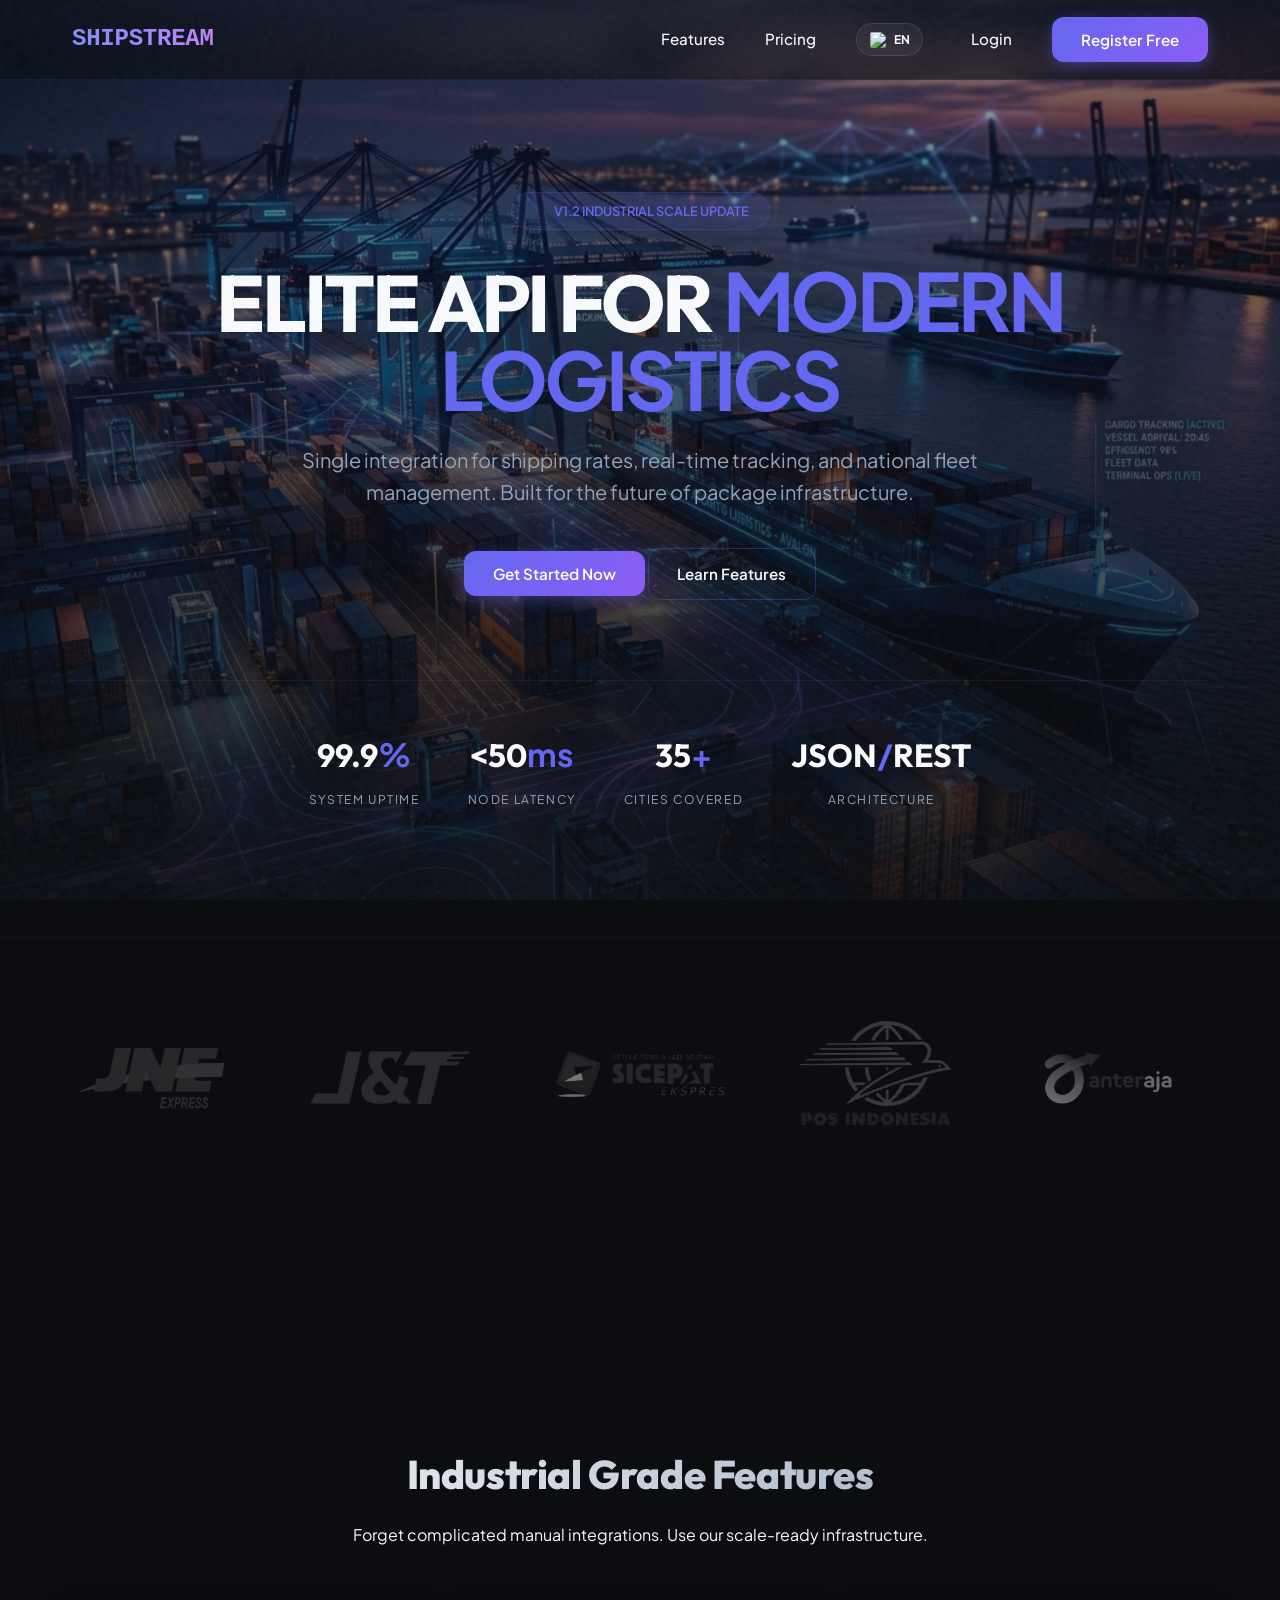
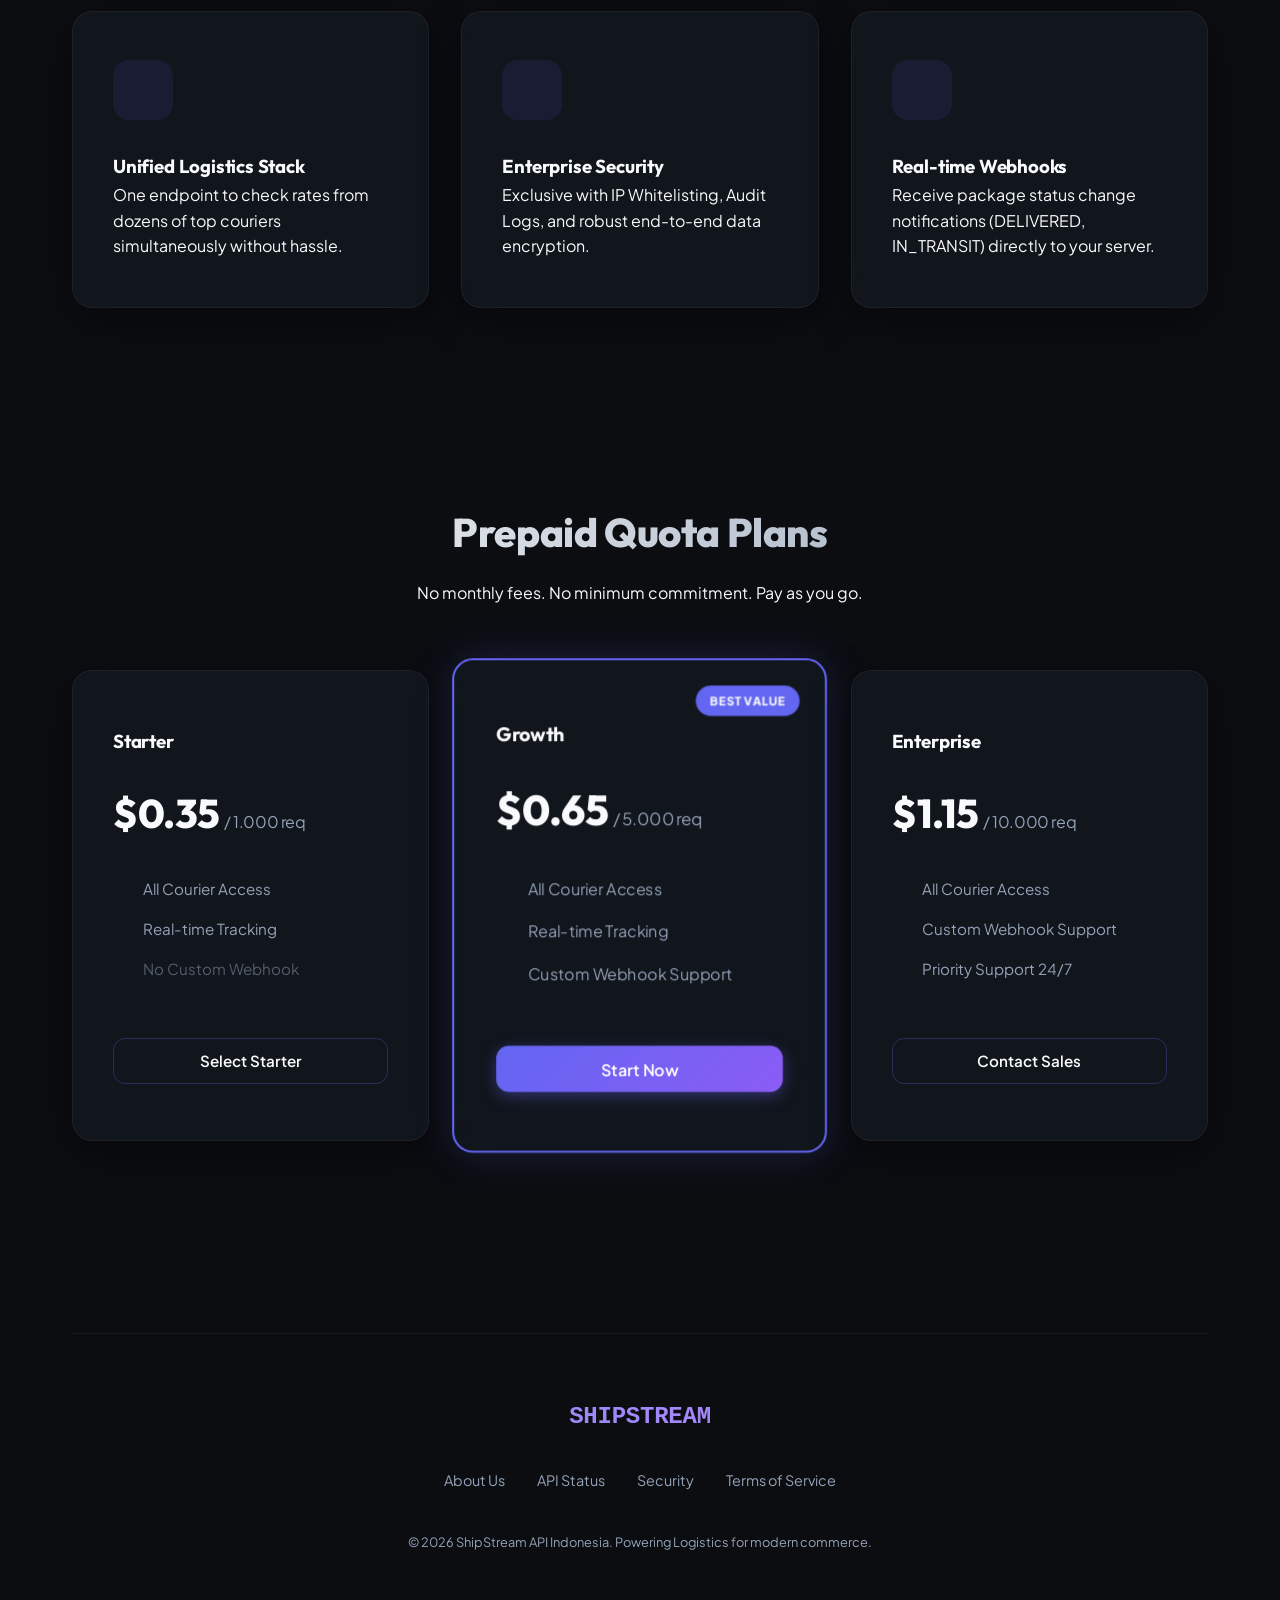
==== frontend/index.html @ b2e391c4 "Initial commit - Base project structure" ====
<!DOCTYPE html>
<html lang="en">
<head>
    <meta charset="UTF-8">
    <meta name="viewport" content="width=device-width, initial-scale=1.0">
    <title>ShipStream API - Industrial Logistics Infrastructure</title>
    <link rel="stylesheet" href="assets/style.css?v=1.2">
    <link href="https://fonts.googleapis.com/css2?family=Outfit:wght@400;600;700&family=Plus+Jakarta+Sans:wght@400;500;600;700&display=swap" rel="stylesheet">
    <script src="https://unpkg.com/lucide@latest"></script>
    <!-- <script src="https://challenges.cloudflare.com/turnstile/v0/api.js" async defer></script> -->
</head>
<body>
    <div id="toast-container"></div>

    <!-- Navigation -->
    <nav class="landing-nav">
        <div class="nav-container">
            <div class="logo">SHIPSTREAM</div>
            <div class="nav-links">
                <a href="#features" data-i18n="nav_features">Features</a>
                <a href="#pricing" data-i18n="nav_pricing">Pricing</a>
                
                <!-- Language Switcher -->
                <div class="lang-switcher" onclick="toggleLanguage()" style="cursor: pointer; display: flex; align-items: center; gap: 0.5rem; background: rgba(255,255,255,0.05); padding: 0.4rem 0.8rem; border-radius: 999px; border: 1px solid rgba(255,255,255,0.1); margin-right: 0.5rem;">
                    <img id="lang-flag" src="https://flagcdn.com/w20/us.png" style="width: 16px; border-radius: 2px;">
                    <span id="lang-label" style="font-size: 0.75rem; font-weight: 700;">EN</span>
                </div>

                <a href="javascript:void(0)" onclick="showAuth('login')" data-i18n="nav_login">Login</a>
                <button class="btn btn-primary" onclick="showAuth('register')" data-i18n="nav_cta">Register Free</button>
            </div>
        </div>
    </nav>

    <!-- Hero Section -->
    <section class="hero" id="home">
        <div class="container" style="padding-top: 0;">
            <div style="margin-bottom: 2rem; display: inline-flex; align-items: center; gap: 0.5rem; background: rgba(99, 102, 241, 0.1); padding: 0.5rem 1.25rem; border-radius: 999px; border: 1px solid rgba(99, 102, 241, 0.2); font-size: 0.8rem; font-weight: 600; color: var(--accent);">
                <i data-lucide="sparkles" style="width: 14px; height: 14px;"></i>
                <span data-i18n="hero_badge">V1.2 INDUSTRIAL SCALE UPDATE</span>
            </div>
            <h1 data-i18n="hero_title">Elite API for <span style="color: var(--accent);">Modern Logistics</span></h1>
            <p data-i18n="hero_subtitle">Satu integrasi untuk akses tarif pengiriman, tracking real-time, dan manajemen armada nasional. Dibangun untuk infrastruktur paket masa depan.</p>
            <div class="hero-actions">
                <button class="btn btn-primary" onclick="showAuth('register')" data-i18n="hero_cta_start">Get Started Now</button>
                <a href="#features" class="btn btn-outline" data-i18n="hero_cta_features">Learn Features</a>
            </div>

            <!-- Tech Stats Section -->
            <div style="margin-top: 5rem; display: flex; flex-wrap: wrap; justify-content: center; gap: 3rem; border-top: 1px solid rgba(255,255,255,0.05); padding-top: 3rem;">
                <div style="text-align: center;">
                    <div style="font-family: 'Outfit'; font-size: 2rem; font-weight: 700; color: #fff;">99.9<span style="color: var(--accent);">%</span></div>
                    <div style="font-size: 0.75rem; color: var(--text-secondary); text-transform: uppercase; letter-spacing: 0.1rem; margin-top: 0.5rem;" data-i18n="stat_uptime">System Uptime</div>
                </div>
                <div style="text-align: center;">
                    <div style="font-family: 'Outfit'; font-size: 2rem; font-weight: 700; color: #fff;">&lt;50<span style="color: var(--accent);">ms</span></div>
                    <div style="font-size: 0.75rem; color: var(--text-secondary); text-transform: uppercase; letter-spacing: 0.1rem; margin-top: 0.5rem;" data-i18n="stat_latency">Node Latency</div>
                </div>
                <div style="text-align: center;">
                    <div style="font-family: 'Outfit'; font-size: 2rem; font-weight: 700; color: #fff;">35<span style="color: var(--accent);">+</span></div>
                    <div style="font-size: 0.75rem; color: var(--text-secondary); text-transform: uppercase; letter-spacing: 0.1rem; margin-top: 0.5rem;" data-i18n="stat_cities">Cities Covered</div>
                </div>
                <div style="text-align: center;">
                    <div style="font-family: 'Outfit'; font-size: 2rem; font-weight: 700; color: #fff;">JSON<span style="color: var(--accent);">/</span>REST</div>
                    <div style="font-size: 0.75rem; color: var(--text-secondary); text-transform: uppercase; letter-spacing: 0.1rem; margin-top: 0.5rem;" data-i18n="stat_format">Architecture</div>
                </div>
            </div>
        </div>
    </section>

    <!-- Brands Section -->
    <div class="logo-grid-wrapper">
        <div class="container" style="padding-top: 0; padding-bottom: 0;">
            <div class="logo-grid">
                <img src="assets/img/logistics/JNE.png" alt="JNE" class="logo-item" style="height: 120px; width: auto;">
                <img src="assets/img/logistics/JNT.png" alt="J&T" class="logo-item" style="height: 120px; width: auto;">
                <img src="assets/img/logistics/SiCepat.png" alt="SiCepat" class="logo-item" style="height: 120px; width: auto;">
                <img src="assets/img/logistics/Pos-Indonesia.png" alt="Pos Indonesia" class="logo-item" style="height: 120px; width: auto;">
                <img src="assets/img/logistics/anteraja.png" alt="Anteraja" class="logo-item" style="height: 120px; width: auto;">
            </div>
        </div>
    </div>

    <div class="container">
        <!-- Features Section -->
        <section id="features" style="padding: 6rem 0;">
            <div class="section-head">
                <h2 data-i18n="feat_title">Fitur Skala Industri</h2>
                <p data-i18n="feat_subtitle">Lupakan integrasi manual yang rumit. Pakai infrastruktur kami yang sudah siap skala.</p>
            </div>
            <div class="features-grid">
                <div class="feature-card glass">
                    <div class="feature-icon"><i data-lucide="layers"></i></div>
                    <h3 data-i18n="feat_1_title">Unified Logistics stack</h3>
                    <p data-i18n="feat_1_desc">Satu endpoint untuk cek ongkir dari puluhan kurir ternama sekaligus tanpa ribet.</p>
                </div>
                <div class="feature-card glass">
                    <div class="feature-icon"><i data-lucide="shield-check"></i></div>
                    <h3 data-i18n="feat_2_title">Enterprise Security</h3>
                    <p data-i18n="feat_2_desc">Eksklusif dengan IP Whitelisting, Audit Log, dan enkripsi data end-to-end yang tangguh.</p>
                </div>
                <div class="feature-card glass">
                    <div class="feature-icon"><i data-lucide="activity"></i></div>
                    <h3 data-i18n="feat_3_title">Real-time Webhooks</h3>
                    <p data-i18n="feat_3_desc">Dapatkan notifikasi perubahan status paket (DELIVERED, IN_TRANSIT) langsung ke server Anda.</p>
                </div>
            </div>
        </section>

        <!-- Pricing Section -->
        <section id="pricing" style="padding: 6rem 0;">
            <div class="section-head">
                <h2 data-i18n="price_title">Paket Kuota Prepaid</h2>
                <p data-i18n="price_subtitle">Tanpa biaya bulanan. Tanpa komitmen minimum. Bayar sesuai penggunaan.</p>
            </div>
            <div class="pricing-grid">
                <div class="pricing-card glass">
                    <h3 data-i18n="price_1_name">Starter</h3>
                    <div class="price" data-i18n="price_1_val">Rp 10rb<span> / 1.000 req</span></div>
                    <ul class="pricing-features">
                        <li><i data-lucide="check-circle" style="color: var(--success);"></i> <span data-i18n="price_f_1">Akses Semua Kurir</span></li>
                        <li><i data-lucide="check-circle" style="color: var(--success);"></i> <span data-i18n="price_f_2">Tracking Real-time</span></li>
                        <li><i data-lucide="minus-circle" style="color: var(--text-secondary);"></i> <span data-i18n="price_f_minus_webhook" style="opacity: 0.5;">No Custom Webhook</span></li>
                    </ul>
                    <button class="btn btn-outline" style="width: 100%;" onclick="showAuth('register')" data-i18n="price_1_btn">Pilih Starter</button>
                </div>
                <div class="pricing-card glass featured">
                    <div class="pricing-badge" data-i18n="price_best_value">BEST VALUE</div>
                    <h3 data-i18n="price_2_name">Growth</h3>
                    <div class="price" data-i18n="price_2_val">Rp 45rb<span> / 5.000 req</span></div>
                    <ul class="pricing-features">
                        <li><i data-lucide="check-circle" style="color: var(--success);"></i> <span data-i18n="price_f_1">Akses Semua Kurir</span></li>
                        <li><i data-lucide="check-circle" style="color: var(--success);"></i> <span data-i18n="price_f_2">Tracking Real-time</span></li>
                        <li><i data-lucide="check-circle" style="color: var(--success);"></i> <span data-i18n="price_f_4">Custom Webhook Support</span></li>
                    </ul>
                    <button class="btn btn-primary" style="width: 100%;" onclick="showAuth('register')" data-i18n="price_2_btn">Mulai Sekarang</button>
                </div>
                <div class="pricing-card glass">
                    <h3 data-i18n="price_3_name">Enterprise</h3>
                    <div class="price" data-i18n="price_3_val">Rp 80rb<span> / 10.000 req</span></div>
                    <ul class="pricing-features">
                        <li><i data-lucide="check-circle" style="color: var(--success);"></i> <span data-i18n="price_f_1">Akses Semua Kurir</span></li>
                        <li><i data-lucide="check-circle" style="color: var(--success);"></i> <span data-i18n="price_f_4">Webhook Support</span></li>
                        <li><i data-lucide="check-circle" style="color: var(--success);"></i> <span data-i18n="price_f_3">Priority Support 24/7</span></li>
                    </ul>
                    <button class="btn btn-outline" style="width: 100%;" onclick="showAuth('register')" data-i18n="price_3_btn">Hubungi Sales</button>
                </div>
            </div>
        </section>

        <!-- Footer -->
        <footer style="margin-top: 6rem; padding: 4rem 0; border-top: 1px solid rgba(255,255,255,0.05); text-align: center;">
            <div class="logo" style="margin-bottom: 2rem;">SHIPSTREAM</div>
            <div style="display: flex; justify-content: center; gap: 2rem; margin-bottom: 2.5rem; font-size: 0.9rem; color: var(--text-secondary);">
                <a href="#" style="color: inherit; text-decoration: none;" data-i18n="nav_about">About</a>
                <a href="#" style="color: inherit; text-decoration: none;" data-i18n="nav_status">API Status</a>
                <a href="#" style="color: inherit; text-decoration: none;" data-i18n="nav_security">Security</a>
                <a href="#" style="color: inherit; text-decoration: none;" data-i18n="nav_tos">Terms of Service</a>
            </div>
            <p style="font-size: 0.8rem; color: var(--text-secondary);" data-i18n="footer_copy">© 2026 ShipStream API Indonesia. Powering Logistics for modern commerce.</p>
        </footer>
    </div>

    <!-- Auth Modal Container -->
    <div class="modal-overlay" id="auth-modal-overlay">
        <div class="auth-modal">
            <div class="auth-card glass">
                <button class="modal-close" id="modal-close-btn"><i data-lucide="x"></i></button>
                <h2 id="auth-title" style="margin-bottom: 1.5rem; text-align: center;" data-i18n="auth_register_title">Register Account</h2>
                <form id="auth-form" autocomplete="off">
                    <div class="form-group" id="username-group">
                        <label data-i18n="auth_label_user">Username</label>
                        <input type="text" id="username" data-i18n-placeholder="auth_placeholder_user" autocomplete="off" autocapitalize="none" autocorrect="off" spellcheck="false">
                    </div>
                    <div class="form-group" id="email-group">
                        <label data-i18n="auth_label_email">Email Address</label>
                        <input type="text" id="email" data-i18n-placeholder="auth_placeholder_email" autocomplete="off" autocapitalize="none" autocorrect="off" spellcheck="false">
                    </div>
                    <div class="form-group" id="password-group">
                        <label data-i18n="auth_label_pass">Password</label>
                        <div class="field-premium-wrapper">
                            <input type="password" id="password" data-i18n-placeholder="auth_placeholder_pass" autocomplete="current-password" autocapitalize="none" autocorrect="off" spellcheck="false">
                            <button type="button" class="password-toggle" onclick="togglePassword('password')">
                                <i data-lucide="eye" id="password-eye"></i>
                            </button>
                        </div>
                    </div>

                    <div id="verify-group" style="display: none;">
                        <div class="form-group">
                            <label data-i18n="auth_label_otp">Verification Code (OTP)</label>
                            <input type="text" id="otp-code" placeholder="000000" maxlength="6" autocomplete="off" style="text-align: center; font-size: 1.5rem; letter-spacing: 0.5rem;" autocapitalize="none" autocorrect="off" spellcheck="false">
                            <p style="font-size: 0.75rem; color: var(--text-secondary); margin-top: 0.5rem; text-align: center;" data-i18n="auth_otp_hint">Masukkan 6 digit kode yang dikirim ke email Anda.</p>
                        </div>
                    </div>
                    
                    <div id="verify-resend-area" style="display: none; margin-top: 0.5rem; text-align: center;">
                        <span id="resend-cooldown-text" style="font-size: 0.75rem; color: var(--text-secondary); display: none;">
                            <i data-lucide="clock" style="width: 12px; height: 12px; vertical-align: middle;"></i> <span data-i18n="auth_wait">Wait {s}s</span>
                        </span>
                        <a href="javascript:void(0)" id="btn-resend-otp" class="link-resend" onclick="resendRegistrationCode()" data-i18n="auth_resend_code">Resend Code</a>
                    </div>
                    
                    <!-- Cloudflare Turnstile Widget -->
                    <!-- <div id="captcha-group" style="margin-bottom: 1.5rem; display: flex; justify-content: center;">
                        <div class="cf-turnstile" data-sitekey="1x00000000000000000000AA" data-callback="onCaptchaVerified" data-theme="dark"></div>
                    </div> -->

                    <div class="modal-footer-spread">
                        <div id="auth-footer-toggle-wrap">
                            <span id="auth-toggle-text" data-i18n="auth_footer_register" style="font-size: 0.85rem; color: var(--text-secondary);">Already have an account?</span>
                            <a href="javascript:void(0)" id="auth-toggle-btn" style="color: var(--accent); font-size: 0.85rem;" data-i18n="auth_link_login">Login here</a>
                        </div>
                        
                        <div id="verify-back-btn-wrap" style="display: none;">
                            <button type="button" class="btn btn-outline" onclick="showAuth('register', true)" style="font-size: 0.85rem; padding: 0.6rem 1.2rem;" data-i18n="auth_link_back_reg">Back to Register</button>
                        </div>

                        <button type="submit" id="auth-submit-btn" class="btn btn-primary" data-i18n="auth_submit">Submit Now</button>
                    </div>
                </form>
            </div>
        </div>
    </div>

    <script>
        const API_URL = `${window.location.origin}`; 
        const lucide = window.lucide;

        // Resend Logic
        function resendRegistrationCode() {
            if (resendCount >= 3) return;
            resendCount++;
            let seconds = 60 * Math.pow(2, resendCount - 1);
            const btn = document.getElementById('btn-resend-otp');
            const timerText = document.getElementById('resend-cooldown-text');
            
            btn.disabled = true;
            timerText.style.display = 'block';
            
            const interval = setInterval(() => {
                seconds--;
                timerText.innerHTML = `<i data-lucide="clock" style="width: 12px; height: 12px; vertical-align: middle;"></i> ${t('auth_wait').replace('{s}', seconds)}`;
                lucide.createIcons();
                if (seconds <= 0) {
                    clearInterval(interval);
                    btn.disabled = false;
                    timerText.style.display = 'none';
                }
            }, 1000);
        }

        // Translation logic
        const translations = {
            id: {
                nav_features: 'Fitur',
                nav_pricing: 'Harga',
                nav_login: 'Login',
                nav_cta: 'Daftar Gratis',
                hero_title: 'Elite API for <span style="color: var(--accent);">Modern Logistics</span>',
                hero_subtitle: 'Satu integrasi untuk akses tarif pengiriman, tracking real-time, dan manajemen armada nasional. Dibangun untuk infrastruktur paket masa depan.',
                hero_cta_start: 'Mulai Sekarang',
                hero_cta_features: 'Pelajari Fitur',
                feat_title: 'Fitur Skala Industri',
                feat_subtitle: 'Lupakan integrasi manual yang rumit. Pakai infrastruktur kami yang sudah siap skala.',
                feat_1_title: 'Unified Logistics Stack',
                feat_1_desc: 'Satu endpoint untuk cek ongkir dari puluhan kurir ternama sekaligus tanpa ribet.',
                feat_2_title: 'Enterprise Security',
                feat_2_desc: 'Eksklusif dengan IP Whitelisting, Audit Log, dan enkripsi data end-to-end yang tangguh.',
                feat_3_title: 'Real-time Webhooks',
                feat_3_desc: 'Dapatkan notifikasi perubahan status paket (DELIVERED, IN_TRANSIT) langsung ke server Anda.',
                price_title: 'Paket Kuota Prepaid',
                price_subtitle: 'Tanpa biaya bulanan. Tanpa komitmen minimum. Bayar sesuai penggunaan.',
                price_1_name: 'Starter',
                price_2_name: 'Growth',
                price_3_name: 'Enterprise',
                price_f_1: 'Akses Semua Kurir',
                price_f_2: 'Tracking Real-time',
                price_f_3: 'Priority Support 24/7',
                price_f_4: 'Custom Webhook Support',
                price_btn: 'Pilih Paket',
                auth_resend_code: 'Kirim Ulang Kode',
                auth_wait: 'Tunggu {s} detik',
                auth_resend_limit: 'Batas tercapai (3x)',
                auth_link_back_reg: 'Kembali ke Daftar',
                auth_register_title: 'Daftar Akun',
                auth_login_title: 'Login',
                auth_verify_title: 'Verifikasi Email',
                auth_label_user: 'Username',
                auth_label_user_login: 'Username atau Alamat Email',
                auth_label_email: 'Alamat Email',
                auth_label_pass: 'Password',
                auth_label_otp: 'Kode Verifikasi (OTP)',
                auth_otp_hint: 'Masukkan 6 digit kode yang dikirim ke email Anda.',
                auth_submit: 'Kirim Sekarang',
                auth_footer_register: 'Sudah punya akun? ',
                auth_footer_login: 'Belum punya akun? ',
                auth_link_login: 'Login di sini',
                auth_link_register: 'Daftar di sini',
                toast_server_err: 'Koneksi Server Gagal.',
                toast_login_success: 'Login Berhasil! Mengalihkan...',
                toast_reg_success: 'Registrasi sukses! Cek OTP.',
                toast_reg_fail: 'Registrasi gagal. Periksa kembali data Anda.',
                toast_verify_success: 'Verifikasi Berhasil!',
                toast_verify_error: 'Kode Salah atau Kedaluwarsa',
                toast_unverified: 'Akun belum diverifikasi. Masukkan kode OTP.',
                toast_login_fail: 'Username atau password salah',
                toast_email_missing: 'Data email hilang, silakan refresh',
                toast_resend_success: 'Kode baru terkirim!',
                toast_resend_error: 'Gagal mengirim kode',
                toast_network_error: 'Kesalahan jaringan',
                toast_error_failed: 'Gagal',
                toast_error_check: 'Cek data Anda',
                toast_empty_fields: 'Harap isi semua kolom yang diperlukan',
                toast_invalid_email: 'Format email tidak valid',
                auth_placeholder_user: 'Username',
                auth_placeholder_pass: 'Password',
                auth_placeholder_email: 'email@contoh.com',
                auth_sending: 'Mengirim...',
                alert_limit_reached: 'Batas limit pengiriman OTP tercapai. Silakan isi kembali form pendaftaran.',
                processing: 'Sedang Memproses...',
                stat_uptime: 'Waktu Aktif Sistem',
                stat_latency: 'Latensi Node',
                stat_cities: 'Kota Tercover',
                stat_format: 'Arsitektur',
                hero_badge: 'UPDATE SKALA INDUSTRI V1.2',
                price_1_val: 'Rp 5rb<span> / 1.000 req</span>',
                price_f_minus_webhook: 'Tanpa Custom Webhook',
                price_1_btn: 'Pilih Starter',
                price_best_value: 'PILIHAN TERBAIK',
                price_2_val: 'Rp 10rb<span> / 5.000 req</span>',
                price_2_btn: 'Mulai Sekarang',
                price_3_val: 'Rp 18rb<span> / 10.000 req</span>',
                price_3_btn: 'Hubungi Sales',
                nav_about: 'Tentang Kami',
                nav_status: 'Status API',
                nav_security: 'Keamanan',
                nav_tos: 'Ketentuan Layanan',
                footer_copy: '© 2026 ShipStream API Indonesia. Infrastruktur Logistik untuk Perdagangan Modern.'
            },
            en: {
                nav_features: 'Features',
                nav_pricing: 'Pricing',
                nav_login: 'Login',
                nav_cta: 'Register Free',
                hero_title: 'Elite API for <span style="color: var(--accent);">Modern Logistics</span>',
                hero_subtitle: 'Single integration for shipping rates, real-time tracking, and national fleet management. Built for the future of package infrastructure.',
                hero_cta_start: 'Get Started Now',
                hero_cta_features: 'Learn Features',
                feat_title: 'Industrial Grade Features',
                feat_subtitle: 'Forget complicated manual integrations. Use our scale-ready infrastructure.',
                feat_1_title: 'Unified Logistics Stack',
                feat_1_desc: 'One endpoint to check rates from dozens of top couriers simultaneously without hassle.',
                feat_2_title: 'Enterprise Security',
                feat_2_desc: 'Exclusive with IP Whitelisting, Audit Logs, and robust end-to-end data encryption.',
                feat_3_title: 'Real-time Webhooks',
                feat_3_desc: 'Receive package status change notifications (DELIVERED, IN_TRANSIT) directly to your server.',
                price_title: 'Prepaid Quota Plans',
                price_subtitle: 'No monthly fees. No minimum commitment. Pay as you go.',
                price_1_name: 'Starter',
                price_2_name: 'Growth',
                price_3_name: 'Enterprise',
                price_f_1: 'All Courier Access',
                price_f_2: 'Real-time Tracking',
                price_f_3: 'Priority Support 24/7',
                price_f_4: 'Custom Webhook Support',
                price_btn: 'Select Plan',
                auth_resend_code: 'Resend Code',
                auth_wait: 'Wait {s}s',
                auth_resend_limit: 'Limit reached (3x)',
                auth_link_back_reg: 'Back to Register',
                auth_register_title: 'Create Account',
                auth_login_title: 'Login',
                auth_verify_title: 'Verify Email',
                auth_label_user: 'Username',
                auth_label_user_login: 'Username or Email address',
                auth_label_email: 'Email Address',
                auth_label_pass: 'Password',
                auth_label_otp: 'Verification Code (OTP)',
                auth_otp_hint: 'Enter the 6-digit code sent to your email.',
                auth_submit: 'Submit Now',
                auth_footer_register: 'Already have an account? ',
                auth_footer_login: 'Don\'t have an account? ',
                auth_link_login: 'Login here',
                auth_link_register: 'Register here',
                toast_server_err: 'Server connection failed.',
                toast_login_success: 'Login Success! Redirecting...',
                toast_reg_success: 'Registration success! Check OTP.',
                toast_reg_fail: 'Registration failed. Please check your details.',
                toast_verify_success: 'Verification Successful!',
                toast_verify_error: 'Incorrect or Expired Code',
                toast_unverified: 'Account not verified. Enter OTP code.',
                toast_login_fail: 'Incorrect username or password',
                toast_email_missing: 'Email data missing, please refresh',
                toast_resend_success: 'New code sent!',
                toast_resend_error: 'Failed to send code',
                toast_network_error: 'Network error',
                toast_error_failed: 'Failed',
                toast_error_check: 'Check your data',
                toast_empty_fields: 'Please fill in all required fields',
                toast_invalid_email: 'Invalid email format',
                auth_placeholder_user: 'Username',
                auth_placeholder_pass: 'Password',
                auth_placeholder_email: 'email@example.com',
                auth_sending: 'Sending...',
                alert_limit_reached: 'OTP limit reached. Please refill the registration form.',
                processing: 'Processing...',
                stat_uptime: 'System Uptime',
                stat_latency: 'Node Latency',
                stat_cities: 'Cities Covered',
                stat_format: 'Architecture',
                hero_badge: 'V1.2 INDUSTRIAL SCALE UPDATE',
                price_1_val: '$0.35<span> / 1.000 req</span>',
                price_f_minus_webhook: 'No Custom Webhook',
                price_1_btn: 'Select Starter',
                price_best_value: 'BEST VALUE',
                price_2_val: '$0.65<span> / 5.000 req</span>',
                price_2_btn: 'Start Now',
                price_3_val: '$1.15<span> / 10.000 req</span>',
                price_3_btn: 'Contact Sales',
                nav_about: 'About Us',
                nav_status: 'API Status',
                nav_security: 'Security',
                nav_tos: 'Terms of Service',
                footer_copy: '© 2026 ShipStream API Indonesia. Powering Logistics for modern commerce.'
            }
        };

        let currentLang = localStorage.getItem('pref-lang') || 'en';
        function toggleLanguage() {
            currentLang = currentLang === 'en' ? 'id' : 'en';
            localStorage.setItem('pref-lang', currentLang);
            updateUI();
        }

        function updateUI() {
            const flag = document.getElementById('lang-flag');
            const label = document.getElementById('lang-label');
            if (currentLang === 'id') {
                flag.src = 'https://flagcdn.com/w20/id.png';
                label.innerText = 'ID';
            } else {
                flag.src = 'https://flagcdn.com/w20/us.png';
                label.innerText = 'EN';
            }
            updateUILanguage();
        }

        function t(key) { return translations[currentLang][key] || key; }

        function updateUILanguage() {
            document.querySelectorAll('[data-i18n]').forEach(el => {
                const key = el.getAttribute('data-i18n');
                el.innerHTML = t(key);
            });
            document.querySelectorAll('[data-i18n-placeholder]').forEach(el => {
                const key = el.getAttribute('data-i18n-placeholder');
                el.placeholder = t(key);
            });
        }

        // Modal Logic
        const modalOverlay = document.getElementById('auth-modal-overlay');
        const closeBtn = document.getElementById('modal-close-btn');

        function showAuth(mode, keepData = false) {
            authMode = mode;
            modalOverlay.style.display = 'flex';
            document.body.style.overflow = 'hidden'; // Prevent scroll
            
            if (!keepData && mode !== 'verify') {
                document.getElementById('username').value = '';
                document.getElementById('password').value = '';
                document.getElementById('email').value = '';
            }
            document.getElementById('otp-code').value = '';

            const titleMap = {
                'register': 'auth_register_title',
                'login': 'auth_login_title',
                'verify': 'auth_verify_title'
            };
            const titleEl = document.getElementById('auth-title');
            titleEl.setAttribute('data-i18n', titleMap[mode]);

            // Dynamic User Label & Placeholder
            const userLabel = document.querySelector('#username-group label');
            const userInput = document.getElementById('username');
            const passInput = document.getElementById('password');
            if (mode === 'login') {
                userLabel.setAttribute('data-i18n', 'auth_label_user_login');
                userInput.setAttribute('data-i18n-placeholder', 'auth_placeholder_user');
            } else {
                userLabel.setAttribute('data-i18n', 'auth_label_user');
                userInput.setAttribute('data-i18n-placeholder', 'auth_placeholder_user');
            }
            passInput.setAttribute('data-i18n-placeholder', 'auth_placeholder_pass');

            document.getElementById('username-group').style.display = (mode !== 'verify') ? 'block' : 'none';
            document.getElementById('email-group').style.display = (mode === 'register') ? 'block' : 'none';
            document.getElementById('password-group').style.display = (mode !== 'verify') ? 'block' : 'none';
            document.getElementById('captcha-group').style.display = (mode !== 'verify') ? 'flex' : 'none';
            document.getElementById('verify-group').style.display = (mode === 'verify') ? 'block' : 'none';
            document.getElementById('verify-resend-area').style.display = (mode === 'verify') ? 'block' : 'none';
            
            const footerToggleWrap = document.getElementById('auth-footer-toggle-wrap');
            const verifyBackWrap = document.getElementById('verify-back-btn-wrap');
            const submitBtn = document.getElementById('auth-submit-btn');

            if (mode === 'verify') {
                footerToggleWrap.style.display = 'none';
                verifyBackWrap.style.display = 'block';
            } else {
                footerToggleWrap.style.display = 'block';
                verifyBackWrap.style.display = 'none';
                const footerText = document.getElementById('auth-toggle-text');
                const toggleBtn = document.getElementById('auth-toggle-btn');
                footerText.setAttribute('data-i18n', mode === 'register' ? 'auth_footer_register' : 'auth_footer_login');
                toggleBtn.setAttribute('data-i18n', mode === 'register' ? 'auth_link_login' : 'auth_link_register');
            }
            
            updateUILanguage();
            lucide.createIcons();
        }

        function closeAuth() {
            modalOverlay.style.display = 'none';
            document.body.style.overflow = '';
        }

        closeBtn.onclick = closeAuth;
        modalOverlay.onclick = (e) => { if(e.target === modalOverlay) closeAuth(); };

        // Toast logic
        function showToast(message, type = 'success') {
            const container = document.getElementById('toast-container');
            const toast = document.createElement('div');
            toast.className = 'toast';
            const icon = type === 'success' ? 'check-circle' : 'alert-circle';
            const color = type === 'success' ? 'var(--success)' : 'var(--danger)';
            toast.innerHTML = `<i data-lucide="${icon}" style="color: ${color}"></i><span>${message}</span>`;
            container.appendChild(toast);
            lucide.createIcons();
            setTimeout(() => {
                toast.classList.add('fade-out');
                setTimeout(() => toast.remove(), 300);
            }, 3000);
        }

        // Rest of legacy Auth logic
        // Auth State
        let authMode = 'register';
        let regEmail = ''; 
        let resendTimer = null;
        let resendCount = 0;
        let captchaToken = "test-token"; 
        // window.onCaptchaVerified = (token) => { captchaToken = token; };

        document.getElementById('auth-toggle-btn').onclick = () => {
            showAuth(authMode === 'register' ? 'login' : 'register');
        };

        function togglePassword(inputId) {
            const input = document.getElementById(inputId);
            const icon = document.getElementById(inputId + '-eye');
            if (input.type === 'password') {
                input.type = 'text';
                icon.setAttribute('data-lucide', 'eye-off');
            } else {
                input.type = 'password';
                icon.setAttribute('data-lucide', 'eye');
            }
            lucide.createIcons();
        }

        document.getElementById('auth-form').onsubmit = async (e) => {
            e.preventDefault();
            const btn = e.target.querySelector('button[type="submit"]');
            const originalText = btn.innerText;
            const username = document.getElementById('username').value;
            const password = document.getElementById('password').value;
            const email = document.getElementById('email').value;

            // Simple validation for required fields
            if (!username || !password || (authMode === 'register' && !email)) {
                showToast(t('toast_empty_fields'), 'error');
                return;
            }

            // Email format validation for register
            if (authMode === 'register') {
                const emailRegex = /^[^\s@]+@[^\s@]+\.[^\s@]+$/;
                if (!emailRegex.test(email)) {
                    showToast(t('toast_invalid_email'), 'error');
                    return;
                }
            }

            try {
                btn.disabled = true;
                btn.innerText = t('processing');

                if (authMode === 'register') {
                    const res = await fetch(`${API_URL}/auth/register`, {
                        method: 'POST',
                        headers: { 'Content-Type': 'application/json' },
                        body: JSON.stringify({ username, password, email, captcha_token: "test-token" })
                    });
                    const data = await res.json();
                    if (res.ok) {
                        showToast(t('toast_reg_success'), 'success');
                        showAuth('verify');
                        startResendCooldown(60); // Trigger timer immediately
                    } else {
                        showToast(t('toast_reg_fail'), 'error');
                    }
                } else if (authMode === 'verify') {
                    const code = document.getElementById('otp-code').value;
                    const res = await fetch(`${API_URL}/auth/verify-code`, {
                        method: 'POST',
                        headers: { 'Content-Type': 'application/json' },
                        body: JSON.stringify({ code, channel: 'email', type: 'registration' })
                    });
                    if (res.ok) {
                        showToast(t('toast_verify_success'), 'success');
                        showAuth('login');
                    } else {
                        showToast(t('toast_verify_error'), 'error');
                    }
                } else {
                    const formData = new FormData();
                    formData.append('username', username || '');
                    formData.append('password', password || '');

                    const res = await fetch(`${API_URL}/auth/login`, {
                        method: 'POST',
                        // headers: { 'X-Captcha-Token': captchaToken },
                        body: formData
                    });
                    const data = await res.json();
                    if (res.ok) {
                        localStorage.setItem('shipstream_token', data.access_token);
                        localStorage.setItem('shipstream_username', username);
                        showToast(t('toast_login_success'), 'success');
                        setTimeout(() => window.location.href = '/dashboard', 1000);
                    } else {
                        if (data.detail === "NEED_VERIFICATION") {
                            showToast(t('toast_unverified'), 'warning');
                            showAuth('verify');
                        } else {
                            showToast(t('toast_login_fail'), 'error');
                        }
                    }
                }
            } catch (err) {
                showToast(t('toast_server_err'), 'error');
            } finally {
                btn.disabled = false;
                btn.innerText = originalText;
            }
        };

        async function resendRegistrationCode() {
            const btn = document.getElementById('btn-resend-otp');
            const cooldownText = document.getElementById('resend-cooldown-text');
            
            if (!regEmail) {
                // Fallback: try to grab from input if visible
                regEmail = document.getElementById('email').value;
                if (!regEmail) {
                    showToast(t('toast_email_missing'), 'error');
                    return;
                }
            }

            try {
                btn.disabled = true;
                const oldText = btn.innerText;
                btn.innerText = t('auth_sending');

                const res = await fetch(`${API_URL}/auth/resend-registration-code`, {
                    method: 'POST',
                    headers: { 'Content-Type': 'application/json' },
                    body: JSON.stringify({ email: regEmail })
                });

                const data = await res.json();

                if (res.ok) {
                    showToast(data.message || t('toast_resend_success'), 'success');
                    startResendCooldown(data.next_delay || 60);
                    resendCount = data.resend_count;
                } else {
                    showToast(data.detail || t('toast_resend_error'), 'error');
                    if (res.status === 429) {
                        const waitTime = parseInt(data.detail.match(/\d+/)) || 60;
                        startResendCooldown(waitTime);
                    }
                }
            } catch (err) {
                console.error(err);
                showToast(t('toast_network_error'), 'error');
            }
        }

        function startResendCooldown(seconds) {
            const btn = document.getElementById('btn-resend-otp');
            const cooldownText = document.getElementById('resend-cooldown-text');
            const cooldownSpan = cooldownText.querySelector('span');

            if (resendTimer) clearInterval(resendTimer);
            
            btn.classList.add('disabled');
            cooldownText.style.display = 'inline-block';
            btn.style.display = 'none';

            let count = seconds;
            const updateUI = () => {
                cooldownSpan.innerText = t('auth_wait').replace('{s}', count);
            };

            updateUI();
            resendTimer = setInterval(() => {
                count--;
                if (count <= 0) {
                    clearInterval(resendTimer);
                    cooldownText.style.display = 'none';
                    btn.classList.remove('disabled');
                    btn.style.display = 'inline-block';
                    if (resendCount >= 3) {
                        btn.classList.add('disabled');
                        btn.style.pointerEvents = 'none';
                        btn.innerText = t('auth_resend_limit');
                        alert(t('alert_limit_reached'));
                    }
                } else {
                    updateUI();
                }
            }, 1000);
        }

        // Capture email on register
        document.getElementById('auth-form').addEventListener('submit', () => {
            if (authMode === 'register') {
                regEmail = document.getElementById('email').value;
            }
        });

        // Handle session terminated redirect dari dashboard (PROMPT D)
        (function() {
            const params = new URLSearchParams(window.location.search);
            if (params.get('session') === 'terminated') {
                // Bersihkan URL tanpa reload
                history.replaceState({}, '', window.location.pathname);
                // Tampilkan alert setelah halaman siap
                setTimeout(() => {
                    const lang = localStorage.getItem('pref-lang') || 'id';
                    const msg = lang === 'id'
                        ? 'Sesi Anda telah diakhiri oleh pemilik akun.'
                        : 'Your session has been terminated by the account owner.';
                    if (typeof showToast === 'function') {
                        showToast(msg, 'error');
                    } else {
                        // Fallback jika showToast belum tersedia
                        const banner = document.createElement('div');
                        banner.style.cssText = 
                            'position:fixed;top:16px;right:16px;z-index:9999;' +
                            'background:#A32D2D;color:#fff;padding:12px 16px;' +
                            'border-radius:8px;font-size:14px;max-width:320px;';
                        banner.textContent = msg;
                        document.body.appendChild(banner);
                        setTimeout(() => banner.remove(), 4000);
                    }
                }, 300);
            }
        })();

        document.addEventListener('DOMContentLoaded', () => {
            updateUI();
            lucide.createIcons();
        });
    </script>
</body>
</html>
---- frontend/assets/style.css ----
/* Typography handled in index.html for performance */

:root {
    --bg-color: #0b0d11;
    --card-bg: #151921;
    --accent: #6366f1;
    --accent-hover: #4f46e5;
    --accent-glow: rgba(99, 102, 241, 0.4);
    --text-primary: #f8fafc;
    --text-secondary: #94a3b8;
    --border-color: rgba(30, 41, 59, 0.7);
    --success: #10b981;
    --danger: #ef4444;
    --danger-hover: #dc2626;
    --glass-bg: rgba(21, 25, 33, 0.75);
}

.btn-danger-outline {
    border: 1px solid rgba(239, 68, 68, 0.4);
    color: var(--danger);
    background: transparent;
    padding: 0.5rem 1rem;
    border-radius: 0.5rem;
    font-weight: 600;
    cursor: pointer;
    transition: all 0.3s ease;
}

.btn-danger-outline:hover {
    background: var(--danger);
    color: white;
    box-shadow: 0 0 15px rgba(239, 68, 68, 0.3);
}

* {
    margin: 0;
    padding: 0;
    box-sizing: border-box;
    font-family: 'Plus Jakarta Sans', system-ui, -apple-system, sans-serif;
    touch-action: manipulation;
}

.btn:active,
.btn-primary:active,
.btn-outline:active {
    transform: scale(0.96);
    opacity: 0.85;
    transition: transform 0.08s ease, opacity 0.08s ease;
}

button, input, select, textarea {
    font-family: inherit;
}

h1, h2, h3, .logo, .price {
    font-family: 'Outfit', sans-serif;
    letter-spacing: -0.01em;
}

/* Hide Spinners for number inputs */
body.modal-open {
    overflow: hidden;
    position: fixed;
    width: 100%;
}

input::-webkit-outer-spin-button,
input::-webkit-inner-spin-button {
    -webkit-appearance: none;
    margin: 0;
}

input[type=number] {
    -moz-appearance: textfield;
}

/* Smooth Tab Transition Animation */
@keyframes fadeInTab {
    from {
        opacity: 0;
        transform: translateY(10px);
    }
    to {
        opacity: 1;
        transform: translateY(0);
    }
}

[id^="tab-"]:not([style*="display: none"]) {
    animation: fadeInTab 0.4s ease forwards;
}

body {
    background-color: var(--bg-color);
    background-image: 
        linear-gradient(to bottom, rgba(11, 13, 17, 0.4), rgba(11, 13, 17, 0.9)),
        url('hero.png');
    background-size: cover;
    background-position: center;
    background-attachment: fixed;
    color: var(--text-primary);
    line-height: 1.6;
    overflow-x: hidden;
    min-height: 100vh;
    position: relative;
    scroll-behavior: smooth;
}

/* Elite Grain Texture */
body::after {
    content: "";
    position: fixed;
    top: 0;
    left: 0;
    width: 100%;
    height: 100%;
    opacity: 0.04;
    pointer-events: none;
    background-image: url("data:image/svg+xml,%3Csvg viewBox='0 0 200 200' xmlns='http://www.w3.org/2000/svg'%3E%3Cfilter id='noiseFilter'%3E%3CfeTurbulence type='fractalNoise' baseFrequency='0.65' numOctaves='3' stitchTiles='stitch'/%3E%3C/filter%3E%3Crect width='100%25' height='100%25' filter='url(%23noiseFilter)'/%3E%3C/svg%3E");
    z-index: 9999;
}

/* Landing Navigation */
.landing-nav {
    position: fixed;
    top: 0;
    left: 0;
    right: 0;
    height: 80px;
    background: rgba(11, 13, 17, 0.6);
    backdrop-filter: blur(15px);
    -webkit-backdrop-filter: blur(15px);
    border-bottom: 1px solid rgba(255, 255, 255, 0.05);
    z-index: 2000;
}

.nav-container {
    max-width: 1200px;
    margin: 0 auto;
    height: 100%;
    display: flex;
    justify-content: space-between;
    align-items: center;
    padding: 0 2rem;
}

.nav-links {
    display: flex;
    gap: 2.5rem;
    align-items: center;
}

.nav-links a {
    text-decoration: none;
    color: var(--text-primary) !important;
    font-size: 0.95rem;
    font-weight: 500;
    transition: all 0.3s ease;
}

.nav-links a:hover {
    color: var(--accent) !important;
    transform: translateY(-2px);
}

.container {
    max-width: 1200px;
    margin: 0 auto;
    padding: 80px 2rem 0; /* 80px padding-top to account for fixed navbar */
}

.container-fluid {
    width: 100%;
    max-width: none;
    padding: 0 4%;
}

/* Glassmorphism */
.glass {
    background: var(--glass-bg);
    backdrop-filter: blur(20px);
    -webkit-backdrop-filter: blur(20px);
    border: 1px solid rgba(255, 255, 255, 0.08);
    box-shadow: 0 12px 40px 0 rgba(0, 0, 0, 0.45);
    border-radius: 1.25rem;
    transition: all 0.3s cubic-bezier(0.175, 0.885, 0.32, 1.275);
    box-sizing: border-box;
}

.glass:hover {
    border-color: rgba(99, 102, 241, 0.3);
    box-shadow: 0 16px 50px 0 rgba(99, 102, 241, 0.15), 0 12px 40px 0 rgba(0, 0, 0, 0.45);
    transform: translateY(-4px);
}

.navbar-main {
    display: flex;
    justify-content: space-between;
    align-items: center;
    padding: 1.5rem 0;
    flex-wrap: wrap;
    gap: 1rem;
}

@media (max-width: 768px) {
    .navbar-main {
        flex-direction: column;
        align-items: flex-start;
        padding: 1rem 0;
    }
    
    #user-info {
        width: 100%;
        justify-content: space-between;
        padding-top: 0.5rem;
        border-top: 1px solid rgba(255, 255, 255, 0.05);
    }

    #global-quota-header {
        margin-left: 0 !important;
        margin-right: auto;
    }
}

.logo {
    font-family: 'Fira Code', monospace;
    font-size: 1.5rem;
    font-weight: 700;
    background: linear-gradient(to right, #818cf8, #c084fc);
    -webkit-background-clip: text;
    -webkit-text-fill-color: transparent;
}

.btn {
    padding: 0.8rem 1.8rem;
    border-radius: 0.75rem;
    text-decoration: none;
    font-weight: 600;
    transition: all 0.4s cubic-bezier(0.4, 0, 0.2, 1);
    cursor: pointer;
    border: none;
    display: inline-flex;
    align-items: center;
    justify-content: center;
    gap: 0.5rem;
    font-size: 0.95rem;
}

.btn-primary {
    background: linear-gradient(135deg, var(--accent), #8b5cf6);
    color: white;
    box-shadow: 0 4px 15px var(--accent-glow);
}

.btn-primary:hover {
    transform: translateY(-2px);
    box-shadow: 0 8px 25px var(--accent-glow);
    filter: brightness(1.1);
}

.btn-outline {
    background: transparent;
    border: 1px solid rgba(99, 102, 241, 0.3);
    color: var(--text-primary);
}

.btn-outline:hover {
    background: rgba(99, 102, 241, 0.1);
    border-color: var(--accent);
    color: white;
    box-shadow: 0 0 15px var(--accent-glow);
    transform: translateY(-2px);
}

/* Hero Section */
.hero {
    padding: 12rem 0 8rem;
    text-align: center;
    background: transparent;
    position: relative;
    border-bottom: 1px solid rgba(255, 255, 255, 0.03);
}

.hero h1 {
    font-size: clamp(3rem, 10vw, 5rem);
    font-weight: 700;
    margin-bottom: 1.5rem;
    letter-spacing: -0.04em;
    line-height: 0.95;
    text-transform: uppercase;
}

.hero p {
    font-size: 1.25rem;
    color: var(--text-secondary);
    max-width: 700px;
    margin: 0 auto 2.5rem;
}

/* Brands Section */
.logo-grid-wrapper {
    padding: 1rem 0 4rem; /* Reduced top padding, added bottom for transition */
}

.logo-grid {
    display: flex;
    justify-content: space-around;
    align-items: center;
    flex-wrap: wrap;
    gap: 3rem;
}

.logo-item {
    /* Mempertahankan warna asli namun dengan pendaran putih halus agar jelas di latar gelap */
    filter: drop-shadow(0 0 6px rgba(255, 255, 255, 0.7));
    opacity: 0.85;
    transition: all 0.4s cubic-bezier(0.175, 0.885, 0.32, 1.275);
    cursor: pointer;
}

.logo-item:hover {
    /* Pendaran lebih kuat dan terang tanpa menghilangkan detail tulisan kecil */
    filter: drop-shadow(0 0 10px rgba(255, 255, 255, 1)) brightness(1.1);
    opacity: 1;
    transform: scale(1.08) translateY(-5px);
}

/* Auth Modal System */
.modal-overlay {
    position: fixed;
    top: 0;
    left: 0;
    right: 0;
    bottom: 0;
    background: rgba(0, 0, 0, 0.85);
    backdrop-filter: blur(10px);
    z-index: 5000;
    display: none; /* Controlled by JS */
    align-items: center;
    justify-content: center;
    padding: 2rem;
    animation: fadeIn 0.3s ease;
}

@keyframes fadeIn {
    from { opacity: 0; }
    to { opacity: 1; }
}

.auth-modal {
    width: 100%;
    max-width: 440px;
    position: relative;
    animation: slideUpModal 0.4s cubic-bezier(0.16, 1, 0.3, 1);
}

@keyframes slideUpModal {
    from { transform: translateY(30px); opacity: 0; }
    to { transform: translateY(0); opacity: 1; }
}

.auth-card {
    padding: 2.5rem;
    position: relative;
    overflow: hidden;
}

.modal-close {
    position: absolute;
    top: 1rem;
    right: 1rem;
    background: rgba(255,255,255,0.05);
    border: 1px solid rgba(255,255,255,0.1);
    color: var(--text-secondary);
    width: 32px;
    height: 32px;
    border-radius: 50%;
    display: flex;
    align-items: center;
    justify-content: center;
    cursor: pointer;
    transition: all 0.3s ease;
    z-index: 100;
}

.modal-close svg {
    width: 20px;
    height: 20px;
}

.modal-close:hover {
    background: var(--danger);
    color: white;
    transform: rotate(90deg);
}

/* Section Styling */
.section-head {
    text-align: center;
    margin-bottom: 4rem;
}

.section-head h2 {
    font-size: 2.5rem;
    font-weight: 800;
    margin-bottom: 1rem;
    background: linear-gradient(to right, #fff, #94a3b8);
    -webkit-background-clip: text;
    -webkit-text-fill-color: transparent;
}

.features-grid, .pricing-grid {
    display: grid;
    grid-template-columns: repeat(auto-fit, minmax(300px, 1fr));
    gap: 2rem;
}

.feature-card {
    padding: 3rem 2.5rem;
    transition: all 0.4s ease;
    border: 1px solid rgba(255,255,255,0.05);
}

.feature-card:hover {
    transform: translateY(-10px);
    border-color: var(--accent);
    background: rgba(99, 102, 241, 0.05);
}

.feature-icon {
    width: 60px;
    height: 60px;
    background: rgba(99, 102, 241, 0.1);
    border-radius: 1rem;
    display: flex;
    align-items: center;
    justify-content: center;
    color: var(--accent);
    margin-bottom: 2rem;
}

.pricing-card {
    padding: 3.5rem 2.5rem;
    display: flex;
    flex-direction: column;
    position: relative;
    border: 1px solid rgba(255,255,255,0.05);
    transition: all 0.4s cubic-bezier(0.175, 0.885, 0.32, 1.275);
}

.pricing-card:hover {
    transform: translateY(-10px);
    border-color: var(--accent);
    background: rgba(99, 102, 241, 0.05);
    box-shadow: 0 20px 40px rgba(0, 0, 0, 0.4);
}

.pricing-card.featured {
    border: 2px solid var(--accent);
    box-shadow: 0 0 40px rgba(99, 102, 241, 0.2);
    transform: scale(1.05);
}

.pricing-card.featured:hover {
    transform: scale(1.08) translateY(-10px);
}

.pricing-badge {
    position: absolute;
    top: 1.5rem;
    right: 1.5rem;
    background: var(--accent);
    padding: 0.35rem 0.85rem;
    border-radius: 999px;
    font-size: 0.7rem;
    font-weight: 800;
    letter-spacing: 0.05em;
}

.price {
    font-size: 2.5rem;
    font-weight: 800;
    margin: 1.5rem 0 2rem;
    display: flex;
    align-items: baseline;
    flex-wrap: nowrap;
    white-space: nowrap;
}

.price span {
    font-size: 1rem;
    color: var(--text-secondary);
    font-weight: 400;
    margin-left: 0.25rem;
    white-space: nowrap;
}

.pricing-features {
    list-style: none;
    margin-bottom: 2.5rem;
    flex-grow: 1;
}

.pricing-features li {
    display: flex;
    align-items: center;
    gap: 0.75rem;
    margin-bottom: 1rem;
    color: var(--text-secondary);
    font-size: 0.95rem;
}

.pricing-features li i {
    width: 18px;
    height: 18px;
}

/* Logos */
.logo-grid {
    display: flex;
    justify-content: space-between;
    align-items: center;
    gap: 3rem;
    margin: 4rem auto;
    flex-wrap: wrap;
}

.logo-item {
    transition: all 0.4s cubic-bezier(0.175, 0.885, 0.32, 1.275);
    opacity: 0.5;
    filter: grayscale(1);
    cursor: pointer;
}

/* Dim siblings slightly when one is hovered */
.logo-grid:hover .logo-item:not(:hover) {
    opacity: 0.2;
    transform: scale(0.95);
}

.logo-item:hover {
    opacity: 1;
    transform: scale(1.15);
}

/* Dynamic Brand Spotlight Colors */
.logo-item:nth-child(1):hover { filter: grayscale(0) drop-shadow(0 0 30px rgba(59, 130, 246, 1)); } /* JNE: Royal Blue */
.logo-item:nth-child(2):hover { filter: grayscale(0) drop-shadow(0 0 30px rgba(239, 68, 68, 1)); } /* J&T: Bright Red */
.logo-item:nth-child(3):hover { filter: grayscale(0) drop-shadow(0 0 30px rgba(220, 38, 38, 1)); } /* SiCepat: Crimson/Red */
.logo-item:nth-child(4):hover { filter: grayscale(0) drop-shadow(0 0 30px rgba(249, 115, 22, 1)); } /* Pos Indonesia: Orange */
.logo-item:nth-child(5):hover { filter: grayscale(0) drop-shadow(0 0 30px rgba(236, 72, 153, 1)); } /* Anteraja: Magenta/Pink */

/* Auth Cards */
.auth-container {
    display: flex;
    justify-content: center;
}

.auth-box, .auth-card {
    width: auto;
    max-width: 480px;
    margin: 2rem auto;
    padding: 2.5rem;
}

.form-group {
    margin-bottom: 1.25rem;
}

.form-group label {
    display: block;
    font-size: 0.875rem;
    color: var(--text-secondary);
    margin-bottom: 0.5rem;
}

.form-group input, 
.form-group select {
    width: 100%;
    padding: 1rem 1.25rem;
    background: rgba(15, 18, 24, 0.6);
    border: 1px solid rgba(255, 255, 255, 0.1);
    border-radius: 0.85rem;
    color: white;
    outline: none;
    transition: all 0.3s cubic-bezier(0.4, 0, 0.2, 1);
    font-size: 1rem;
    box-shadow: inset 0 2px 4px rgba(0,0,0,0.2);
    appearance: none;
    -webkit-appearance: none;
}

.form-group input:hover,
.form-group select:hover {
    border-color: rgba(99, 102, 241, 0.2);
    background: rgba(21, 25, 33, 0.7);
}

/* When select is inside .select-wrapper, override to give space for the icon */
.form-group .select-wrapper select,
.select-wrapper select {
    padding: 0.85rem 2.75rem 0.85rem 1rem;
    background: rgba(15, 18, 24, 0.6);
    border: 1px solid rgba(255, 255, 255, 0.1);
    border-radius: 0.85rem;
    font-size: 1rem;
    box-shadow: inset 0 2px 4px rgba(0,0,0,0.2);
}

.form-group input:focus,
.form-group select:focus {
    border-color: var(--accent);
    background: rgba(21, 25, 33, 0.9);
    box-shadow: 0 0 0 4px var(--accent-glow), inset 0 2px 4px rgba(0,0,0,0.1);
    transform: translateY(-1px);
}

/* Fix Autocomplete style */
input:-webkit-autofill,
input:-webkit-autofill:hover, 
input:-webkit-autofill:focus,
input:autofill {
    -webkit-text-fill-color: white !important;
    -webkit-box-shadow: 0 0 0px 1000px #151921 inset !important;
    caret-color: white !important;
    transition: background-color 5000s ease-in-out 0s;
}

/* Premium Field Wrapper (formerly password-wrapper, renamed to avoid browser password-saver heuristics) */
.field-premium-wrapper {
    position: relative;
    display: flex;
    align-items: center;
}

.field-premium-wrapper input {
    width: 100%;
    padding: 0.8rem 1rem;
    padding-right: 3rem;
    background: rgba(255, 255, 255, 0.03);
    border: 1px solid var(--border-color);
    border-radius: 0.75rem;
    color: white;
    font-size: 1rem;
    transition: all 0.3s ease;
}

/* Premium Select Wrapper */
.select-wrapper {
    position: relative;  /* CRITICAL: anchor for the absolute icon */
    display: block;
    width: 100%;
}

.select-wrapper select {
    width: 100%;
    padding: 0.85rem 2.75rem 0.85rem 1rem; /* right padding reserves space for icon */
    background: rgba(255, 255, 255, 0.03);
    border: 1px solid var(--border-color);
    border-radius: 0.75rem;
    color: white;
    font-size: 0.95rem;
    appearance: none;           /* hide native arrow on all browsers */
    -webkit-appearance: none;
    -moz-appearance: none;
    cursor: pointer;
    transition: all 0.3s ease;
    box-sizing: border-box;
}

.select-wrapper select:focus {
    outline: none;
    border-color: var(--accent);
    box-shadow: 0 0 0 3px var(--accent-glow);
    background: rgba(99, 102, 241, 0.05);
}

/* Works for both <i> elements AND Lucide-rendered <svg> */
.select-wrapper > i,
.select-wrapper > svg {
    position: absolute;
    right: 0.9rem;
    top: 50%;
    transform: translateY(-50%);
    pointer-events: none;
    color: var(--text-secondary);
    width: 16px;
    height: 16px;
    opacity: 0.75;
    display: block; /* ensure SVG doesn't add extra inline spacing */
}

/* Added: Support for icons on the left of the select */
.select-icon-left {
    position: absolute !important;
    left: 1rem !important;
    right: auto !important;
    color: var(--accent) !important;
    opacity: 0.9 !important;
    z-index: 5;
    top: 50% !important;
    transform: translateY(-50%) !important;
    pointer-events: none;
    width: 16px;
    height: 16px;
    display: flex;
    align-items: center;
    justify-content: center;
}

/* Adjust select padding when a left icon is present */
.select-wrapper.has-icon-left select {
    padding-left: 3.2rem !important;
}

.password-toggle {
    position: absolute;
    right: 0.75rem;
    cursor: pointer;
    color: var(--text-secondary);
    transition: color 0.3s ease;
    display: flex;
    align-items: center;
    background: none;
    border: none;
    padding: 0;
}

.password-toggle:hover {
    color: var(--text-primary);
}

/* Phone Input with Country Code */
.phone-input-group {
    display: flex;
    gap: 0.5rem;
}

.country-code-select {
    background: #0f172a;
    border: 1px solid var(--border-color);
    border-radius: 0.5rem;
    color: white;
    padding: 0.75rem;
    padding-right: 2.5rem;
    height: 100%;
    outline: none;
    cursor: pointer;
}

.country-code-select:focus {
    border-color: var(--accent);
}

/* Dashboard Layout (Master Grid - Single Nav) */
/* .dashboard-layout consolidated below */

/* Content Headings Fluid Type */
.content h2 {
    font-size: clamp(1.5rem, 5vw, 2.5rem);
    margin-bottom: 0.5rem;
}

.content p {
    font-size: clamp(0.9rem, 1.5vw, 1.1rem);
}

/* ================================================
   RESPONSIVE SYSTEM — Mobile First
   Breakpoints:
     xs / mobile  : < 640px
     sm / tablet  : 640px - 1023px
     md / desktop : >= 1024px
   ================================================ */

/* Desktop Enhancement */
@media (min-width: 1024px) {
    /* Consolidated .dashboard-layout padding */
}

/* Tablet (640px - 1023px) */
/* ========================================= */
/* TABLET & MEDIUM SCREENS (640px - 1024px) */
/* ========================================= */
@media (min-width: 640px) and (max-width: 1023px) {
    .container {
        padding: 80px 1.5rem 0;
    }
    
    .container-fluid {
        padding: 0 2%;
    }
    
    h2 {
        font-size: 1.75rem !important;
        line-height: 1.35;
    }
    
    .responsive-grid {
        grid-template-columns: repeat(auto-fit, minmax(min(280px, 100%), 1fr));
    }
    
    .dashboard-grid {
        grid-template-columns: repeat(auto-fit, minmax(280px, 1fr));
    }
    
    .navbar-main {
        flex-wrap: wrap;
        gap: 1rem;
    }
    /* Consolidated .dashboard-layout padding */
}

/* Mobile (< 640px) — Force single column on all grids */
@media (max-width: 639px) {

    .dashboard-layout {
        padding: 1rem 0;
        padding-bottom: 110px;
    }

    .content {
        padding: 0 1rem;
    }

    .grid-2-col {
        grid-template-columns: 1fr;
    }

    .doc-table td:first-child {
        width: 80px !important;
        font-size: 0.75rem;
    }

    /* Collapse ALL inline 2-column grids to single column.
       Targets every div that uses grid-template-columns inline. */
    [style*="grid-template-columns: 1fr 1fr"],
    [style*="grid-template-columns: 1fr 1fr;"] {
        grid-template-columns: 1fr !important;
    }

    /* Settings two-column: left wrapper + right card */
    [style*="grid-template-columns: 1fr 1fr; gap: 1.5rem"] {
        grid-template-columns: 1fr !important;
    }

    /* Wrap flex rows that might overflow */
    [style*="display: flex"][style*="gap"] {
        flex-wrap: wrap;
    }

    /* Billing summary card */
    .glass[style*="justify-content: space-between"] {
        flex-direction: column !important;
        gap: 1rem;
        align-items: flex-start !important;
    }

    /* Key card header row */
    [style*="display: flex; justify-content: space-between; align-items: center; margin-bottom: 2rem"] {
        flex-direction: column !important;
        gap: 1rem;
        align-items: flex-start !important;
    }

    /* Security / profile info 2-col row */
    [style*="display: flex; gap: 1rem; margin-bottom: 2rem"] {
        flex-direction: column !important;
    }

    /* Toast: anchor to bottom on mobile instead of top-right */
    #toast-container {
        top: max(16px, env(safe-area-inset-top)) !important;
        right: 16px !important;
        bottom: unset !important;
        left: unset !important;
        z-index: 99999 !important;
        max-width: min(360px, calc(100vw - 32px)) !important;
    }

    .toast {
        min-width: unset !important;
        width: 100%;
    }

    /* Modal inner content */
    .glass[style*="max-width"] {
        width: 95% !important;
    }

    /* Quick-usage code grid collapse */
    [style*="grid-template-columns: 1fr 1fr; gap: 1rem; margin: 1rem 0"] {
        grid-template-columns: 1fr !important;
    }

    /* Floating dock: tighter on very small screens */
    .floating-nav-dock {
        width: 96%;
        padding: 0 0.75rem;
    }

    .mobile-nav-item {
        min-width: 48px;
        font-size: 0.6rem;
    }

    /* 3. Modal Forms (Login/Register/Topup) moved from global */
    .auth-box, .auth-card {
        width: 100% !important;
        max-width: 95% !important;
        margin: 1rem auto !important;
        padding: 1.5rem !important;
    }
    .auth-container { padding: 1rem !important; }
}


.content {
    min-width: 0; /* Prevent grid blowout */
}

.sidebar {
    display: none !important; /* Sidebar retired in favor of Floating Dock */
}

.sidebar nav a {
    transition: all 0.2s ease;
    padding: 0.5rem 0.75rem;
    border-radius: 0.5rem;
}

.sidebar nav a:hover {
    background: rgba(255,255,255,0.05);
    color: white !important;
}

.api-key-code {
    font-family: 'JetBrains Mono', 'Fira Code', monospace;
    background: rgba(0, 0, 0, 0.4);
    padding: 0.6rem 1rem;
    border-radius: 0.5rem;
    color: var(--success);
    border: 1px solid rgba(16, 185, 129, 0.1);
}

.btn-cancel {
    background: transparent !important;
    border: 1px solid rgba(255, 255, 255, 0.1);
    color: var(--text-secondary) !important;
}

.btn-cancel:hover {
    border-color: white;
    color: white !important;
    background: rgba(255,255,255,0.05) !important;
}
/* Toast System */
#toast-container {
    position: fixed;
    top: 2rem;
    right: 2rem;
    z-index: 10000;
    display: flex;
    flex-direction: column;
    gap: 0.75rem;
}

.toast {
    background: var(--card-bg);
    border: 1px solid rgba(255, 255, 255, 0.1);
    border-left: 4px solid var(--accent);
    padding: 1rem 1.5rem;
    border-radius: 0.75rem;
    box-shadow: 0 10px 25px rgba(0,0,0,0.5);
    display: flex;
    align-items: center;
    gap: 1rem;
    min-width: 300px;
    animation: slideIn 0.3s ease forwards;
    color: white;
}

.toast-success { border-left-color: var(--success); }
.toast-error { border-left-color: var(--danger); }
.toast-warning { border-left-color: #fbbf24; }
.toast-info { border-left-color: var(--accent); }

@keyframes slideIn {
    from { transform: translateX(100%); opacity: 0; }
    to { transform: translateX(0); opacity: 1; }
}

.toast.fade-out {
    animation: slideOut 0.3s ease forwards;
}

@keyframes slideOut {
    from { transform: translateX(0); opacity: 1; }
    to { transform: translateX(100%); opacity: 0; }
}

/* Pro Max Floating Dock Navigation */
.floating-nav-dock {
    position: fixed;
    bottom: 1.5rem;
    left: 50%;
    transform: translateX(-50%);
    width: 90%;
    max-width: 600px;
    height: 70px;
    background: rgba(11, 13, 17, 0.85); /* OLED Deep Dark */
    backdrop-filter: blur(24px);
    -webkit-backdrop-filter: blur(24px);
    border: 1px solid rgba(255, 255, 255, 0.08);
    border-radius: 999px; /* Pill/Dock Shape */
    display: flex;
    justify-content: space-around;
    align-items: center;
    padding: 0 1.5rem;
    z-index: 1000;
    box-shadow: 0 20px 40px rgba(0, 0, 0, 0.4), inset 0 1px 1px rgba(255, 255, 255, 0.1);
}

.mobile-nav-item {
    display: flex;
    flex-direction: column;
    align-items: center;
    gap: 0.2rem;
    color: var(--text-secondary);
    text-decoration: none;
    font-size: 0.65rem;
    padding: 0.5rem;
    transition: all 0.3s cubic-bezier(0.4, 0, 0.2, 1);
    position: relative;
    min-width: 60px;
}

.mobile-nav-item.active {
    color: var(--accent);
}

.mobile-nav-item.active::after {
    content: '';
    position: absolute;
    bottom: -2px;
    width: 4px;
    height: 4px;
    background: var(--accent);
    border-radius: 50%;
    box-shadow: 0 0 10px var(--accent);
}

.mobile-nav-item svg {
    width: 22px;
    height: 22px;
    transition: transform 0.3s ease;
}

.mobile-nav-item:active svg {
    transform: scale(0.85);
}

/* --- Premium Custom Dropdown Component --- */
.custom-select-container {
    position: relative;
    width: 100%;
    user-select: none;
}

.custom-select-trigger {
    display: flex;
    justify-content: space-between;
    align-items: center;
    padding: 0.85rem 1.25rem;
    background: rgba(15, 18, 24, 0.6);
    border: 1px solid rgba(255, 255, 255, 0.1);
    border-radius: 0.85rem;
    color: white;
    cursor: pointer;
    transition: all 0.3s cubic-bezier(0.4, 0, 0.2, 1);
    font-size: 0.95rem;
    box-shadow: inset 0 2px 4px rgba(0,0,0,0.2);
}

.custom-select-trigger:hover {
    border-color: rgba(99, 102, 241, 0.5);
    background: rgba(21, 25, 33, 0.8);
}

.custom-select-trigger.open {
    border-color: var(--accent);
    box-shadow: 0 0 0 3px var(--accent-glow);
}

.custom-select-trigger i {
    transition: transform 0.3s ease;
    opacity: 0.7;
}

.custom-select-trigger.open i {
    transform: rotate(180deg);
}

.custom-select-options {
    position: absolute;
    top: calc(100% + 0.5rem);
    left: 0;
    right: 0;
    background: rgba(21, 25, 33, 0.92);
    backdrop-filter: blur(25px);
    -webkit-backdrop-filter: blur(25px);
    border: 1px solid rgba(255, 255, 255, 0.1);
    border-radius: 1rem;
    z-index: 2000;
    opacity: 0;
    visibility: hidden;
    transform: translateY(-10px) scale(0.98);
    transition: all 0.2s cubic-bezier(0.4, 0, 0.2, 1);
    box-shadow: 0 20px 50px rgba(0, 0, 0, 0.6);
    overflow: hidden;
    padding: 0.5rem;
}

.custom-select-container.open .custom-select-options {
    opacity: 1;
    visibility: visible;
    transform: translateY(0) scale(1);
}

.custom-select-option {
    padding: 0.75rem 1rem;
    cursor: pointer;
    border-radius: 0.65rem;
    transition: all 0.2s ease;
    color: var(--text-secondary);
    font-size: 0.9rem;
    display: flex;
    justify-content: space-between;
    align-items: center;
}

.custom-select-option:hover {
    background: rgba(99, 102, 241, 0.15);
    color: white;
}

.custom-select-option.selected {
    background: rgba(99, 102, 241, 0.1);
    color: var(--accent);
    font-weight: 600;
}

.custom-select-option.selected::after {
    content: '';
    width: 6px;
    height: 6px;
    background: var(--accent);
    border-radius: 50%;
    box-shadow: 0 0 10px var(--accent);
}

/* ========================================= */
/* DESKTOP GRID LAYOUTS                      */
/* ========================================= */
.dashboard-layout {
    width: 100%;
    display: flex;
    justify-content: center;
    padding: 2rem 0;
    padding-bottom: 2rem;
}

.content {
    width: 100%;
    max-width: 1100px;
    margin: 0 auto;
    padding: 0 1.5rem;
    box-sizing: border-box;
}

.content h2 {
    text-align: left;
    margin-bottom: 1.5rem;
}

.tab-header {
    display: flex;
    justify-content: space-between;
    align-items: center;
    margin-bottom: 2rem;
    padding-top: 2rem;
    gap: 1rem;
}

.tab-header-text h2 {
    font-size: 1.875rem;
    text-align: left !important;
    margin: 0 0 0.25rem 0 !important;
}

.tab-header-text p {
    color: var(--text-secondary);
    margin: 0;
}

@media (max-width: 768px) {
    .content {
        padding: 0 1rem;
    }
}

/* Responsive Grid System - Properly Centered */
.responsive-grid {
    display: grid;
    grid-template-columns: repeat(auto-fit, minmax(min(280px, 100%), 1fr));
    gap: 1.5rem;
    width: 100%;
    box-sizing: border-box;
}

/* Responsive Grid System - Handled in consolidated media query below */

.grid-2-col {
    display: grid;
    grid-template-columns: 1fr 1fr;
    gap: 1rem;
}

.grid-2-col .form-group {
    display: flex;
    flex-direction: column;
}

.grid-2-col .form-group label {
    min-height: 2.5rem;
    display: flex;
    align-items: flex-end;
    padding-bottom: 0.25rem;
}

.dashboard-grid {
    display: grid;
    grid-template-columns: repeat(auto-fit, minmax(350px, 1fr));
    gap: 1.5rem;
    width: 100%;
    justify-items: start;
    align-items: start;
}

/* Ensure cards don't exceed safe width for centering */
.responsive-grid .glass {
    width: 100%;
    max-width: 100%;
    margin: 0 auto;
    min-width: 0;
}

@media (max-width: 768px) {
    .responsive-grid .glass {
        max-width: 100% !important;
        margin: 0 !important;
    }
}

.dashboard-grid > .glass,
.dashboard-grid > div {
    width: 100%;
}

@media (max-width: 1024px) {
/* .responsive-grid handled by consolidated rule above */
    
    .dashboard-grid {
        grid-template-columns: repeat(auto-fit, minmax(300px, 1fr));
    }
}

@media (max-width: 768px) {
    .responsive-grid,
    .dashboard-grid {
        grid-template-columns: 1fr !important;
        justify-items: stretch !important;
        gap: 1.25rem;
        width: 100% !important;
    }
    
    .responsive-grid > .glass,
    .dashboard-grid > .glass,
    .dashboard-grid > div {
        width: 100% !important;
        max-width: 100% !important;
        margin: 0 !important;
    }

    div#tab-settings div.responsive-grid {
        display: grid !important;
        grid-template-columns: 1fr !important;
        width: 100% !important;
        max-width: 100% !important;
    }

    div#tab-settings div.responsive-grid > div.glass {
        grid-column: auto !important;
        width: 100% !important;
        max-width: 100% !important;
        margin: 0 !important;
        box-sizing: border-box !important;
    }

    #tab-settings {
        padding: 1rem !important;
    }

    #tab-profile h2, #tab-settings h2, #tab-keys h2, #tab-docs h2, #tab-billing h2 {
        text-align: center !important;
        margin-bottom: 2rem !important;
    }

    /* Prevent inner content overflow in cards */
    #tab-settings .glass,
    #tab-profile .glass {
        overflow: hidden;
        word-break: break-word;
        min-width: 0;
    }

    #tab-settings .glass *,
    #tab-profile .glass * {
        max-width: 100%;
        box-sizing: border-box;
    }

    /* Fix flex rows inside cards */
    #tab-settings .glass > div,
    #tab-profile .glass > div {
        min-width: 0;
        flex-shrink: 1;
    }

    /* Fix input dan text overflow */
    #tab-settings input,
    #tab-profile input,
    #tab-settings .glass p,
    #tab-profile .glass p {
        overflow: hidden;
        text-overflow: ellipsis;
        white-space: nowrap;
        max-width: 100%;
    }

    /* Jangan wrap baris email dan HP di mobile */
    #tab-profile .glass [style*="display: flex"][style*="align-items: center"],
    #tab-profile .glass [style*="display:flex"][style*="align-items:center"] {
        flex-wrap: nowrap !important;
        gap: 0.5rem !important;
    }

    /* Email text truncate agar tombol tidak tergeser */
    #tab-profile .glass [style*="display: flex"] span,
    #tab-profile .glass [style*="display: flex"] p {
        overflow: hidden !important;
        text-overflow: ellipsis !important;
        white-space: nowrap !important;
        flex: 1 1 0 !important;
        min-width: 0 !important;
    }

    /* Tombol Ubah jangan shrink */
    #tab-profile .glass .btn-outline {
        flex-shrink: 0 !important;
        white-space: nowrap !important;
    }

    /* Animation Optimization */
    .glass:hover {
        transform: none !important;
    }

    .glass {
        transition: box-shadow 0.15s ease !important;
    }

    @keyframes fadeInTab {
        from { opacity: 0; }
        to   { opacity: 1; }
    }
    /* Moved from global scope into 768px media query */
    /* 1. Landing Page Navigation (Sticky Horizontal Layout) */
    .landing-nav {
        height: auto !important;
        padding-bottom: 0.5rem;
    }
    .nav-container {
        flex-direction: row !important;
        flex-wrap: wrap;
        justify-content: space-between !important;
        padding: 0.5rem 1rem !important; /* Slimmer padding on mobile */
    }
    .nav-links {
        width: 100%; /* forces to new line below logo */
        margin-top: 0.5rem;
        justify-content: space-between !important; /* Spread evenly across screen */
        gap: 0.25rem !important;
    }
    .nav-links a { font-size: 0.8rem; }
    .nav-links .btn {
        padding: 0.35rem 0.6rem !important;
        font-size: 0.8rem !important;
    }
    
    /* 2. Hero Section - Prevent hide behind sticky navbar */
    .container { padding-top: 110px !important; }
    .hero { padding: 3rem 1rem 3rem !important; }
    .hero h1 { font-size: 2rem !important; line-height: 1.25; }
    
    /* 2.5 Scale Down Huge Mobile Fonts */
    h2 {
        font-size: 1.6rem !important;
        line-height: 1.3;
    }

    .pricing-grid { grid-template-columns: 1fr !important; }
    .logo-item { height: 65px !important; } /* Make logos bolder/larger on mobile screens */

    /* 4. Dashboard (Prevent Float Nav Overlap) */
    body { padding-bottom: 95px !important; }

    /* Dashboard Navbar (Top Row) */
    .navbar-main {
        flex-direction: column; /* keep column but align left */
        align-items: flex-start !important;
        padding: 1rem;
    }
    #user-info {
        flex-direction: row !important; /* KEEP ROW for user info! */
        justify-content: space-between !important;
        align-items: center !important;
        width: 100%;
        margin-top: 1rem;
        padding-top: 1rem;
        border-top: 1px solid rgba(255, 255, 255, 0.1);
        gap: 0.5rem !important;
    }
    #global-quota-header {
        width: auto !important;
        text-align: left !important;
    }
    
    /* 5. Dashboard Header / Keys Navigation preventing lateral overflow */
    #tab-keys > div:first-child,
    #tab-settings > div:first-child {
        flex-direction: column;
        align-items: flex-start !important;
        gap: 1rem;
        text-align: left;
    }

    /* Fix internal grid inside dashboard keys usage */
    #global-usage-widget { padding: 1rem !important; }
    
    #global-usage-widget > div:first-child {
        flex-direction: column;
        align-items: flex-start !important;
        gap: 1rem;
    }
    #global-usage-widget > div:first-child > div:last-child {
        width: 100%;
        text-align: left !important;
        flex-direction: row !important; /* Keep Request Texts and Button inline */
        justify-content: space-between !important;
        align-items: center !important;
        gap: 1rem;
    }
    /* 6. API Key Cards Layout Fix */
    .key-card {
        padding: 1rem;
    }

    .key-card .key-card-header {
        flex-wrap: wrap;
        gap: 0.5rem;
    }

    .key-card .key-card-actions {
        flex-direction: row;
        gap: 0.5rem;
    }

    .key-card .key-code-wrapper {
        flex-wrap: wrap;
        gap: 0.5rem;
    }

    .key-card .api-key-code {
        font-size: 0.7rem;
        word-break: break-all;
        width: 100%;
    }

    .key-card .key-footer {
        flex-direction: column;
        align-items: flex-start;
        gap: 0.25rem;
        text-align: left;
    }
    
    .tab-header {
        flex-direction: column;
        align-items: flex-start;
    }
    
    .tab-header .btn {
        width: 100%;
    }

    .content h2 {
        text-align: center;
    }   

    /* 7. Cloudflare Turnstile Widget Mobile Fix */
    #captcha-group {
        border-radius: 0.75rem;
        overflow: hidden;
        background: #111; /* Matching CF dark theme bg cleanly */
        border: 1px solid rgba(255,255,255,0.05); /* Soft wrapper to hide sharp iframe edges */
        box-shadow: 0 4px 15px rgba(0,0,0,0.5);
    }
    
    @media (max-width: 380px) {
        .cf-turnstile {
            transform: scale(0.88);
            transform-origin: center center;
        }
    }

    .dashboard-grid { 
        grid-template-columns: 1fr !important; 
        width: 100% !important;
    }
    
    #tab-profile h2, #tab-settings h2, #tab-keys h2, #tab-docs h2 {
        text-align: center !important;
        margin-bottom: 2rem !important;
    }
}

/* Modal Footer Layout */
.modal-footer-spread {
    display: flex;
    justify-content: space-between;
    align-items: center;
    margin-top: 2rem;
    width: 100%;
    gap: 1rem;
    flex-wrap: nowrap !important; /* Ensure side-by-side even on small cards */
}

.modal-footer-spread .btn {
    width: auto !important; /* Prevent button from taking 100% width in footer */
    padding: 0.75rem 1.5rem;
}

/* Industrial Resend Link */
.link-resend {
    color: var(--accent);
    text-decoration: underline;
    font-size: 0.875rem;
    cursor: pointer;
    transition: all 0.3s ease;
    background: none;
    border: none;
    padding: 0;
    font-weight: 500;
}

.link-resend:hover {
    color: var(--accent-hover);
    text-shadow: 0 0 8px var(--accent-glow);
}

.link-resend.disabled {
    color: var(--text-secondary);
    text-decoration: none;
    cursor: not-allowed;
    opacity: 0.6;
}

  body.modal-open {
    overflow: hidden;
    position: fixed;
    width: 100%;
  }

  .modal-overlay,
  [id$="-modal"] {
    cursor: pointer;
  }

  .modal-content,
  .modal-box,
  .modal-card,
  [id$="-modal"] > div,
  [id$="-modal"] > .glass {
    cursor: default;
    position: relative;
    z-index: 1;
  }

@media (prefers-reduced-motion: reduce) {
    *, *::before, *::after {
        animation-duration: 0.01ms !important;
        animation-iteration-count: 1 !important;
        transition-duration: 0.01ms !important;
    }
}
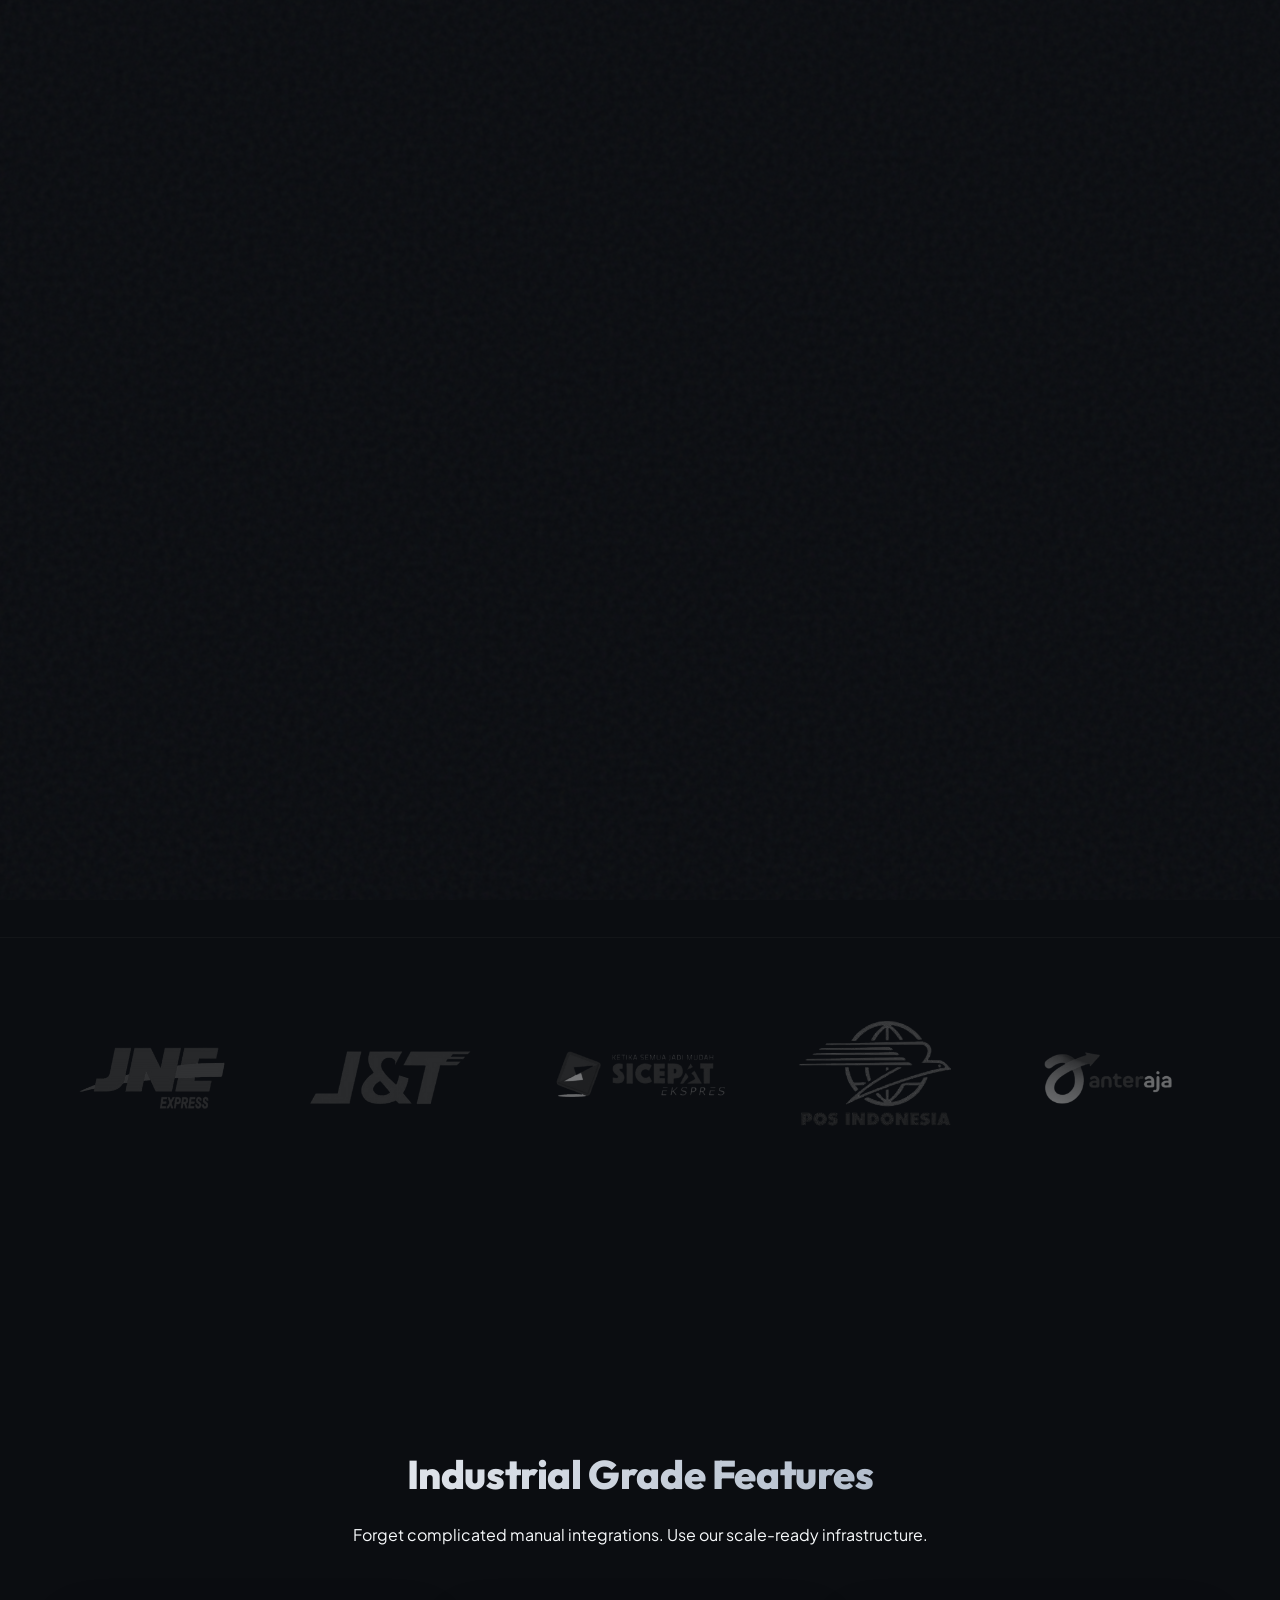
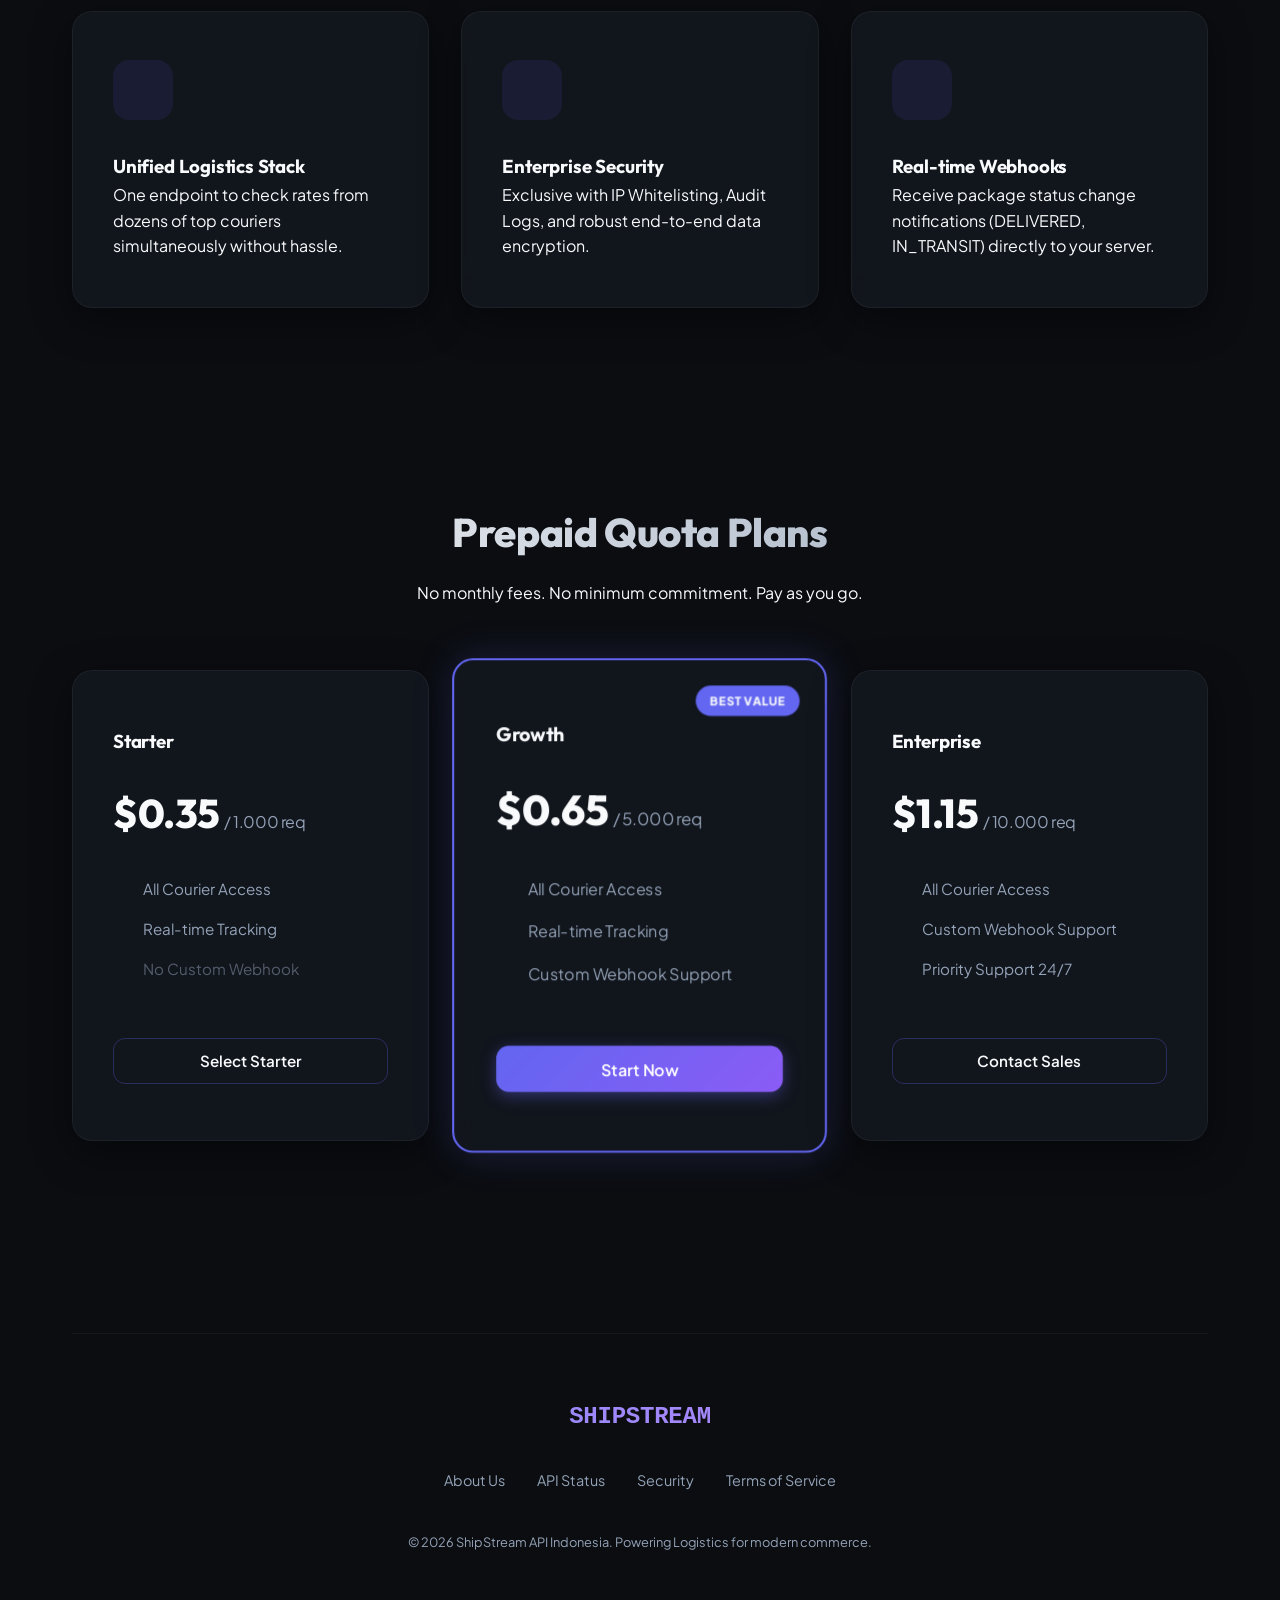
==== commit e49cf08e: "feat(ui): finalize branding, splash screen animation, and pdf labels" ====
--- a/frontend/index.html
+++ b/frontend/index.html
@@ -7,15 +7,30 @@
     <link rel="stylesheet" href="assets/style.css?v=1.2">
     <link href="https://fonts.googleapis.com/css2?family=Outfit:wght@400;600;700&family=Plus+Jakarta+Sans:wght@400;500;600;700&display=swap" rel="stylesheet">
     <script src="https://unpkg.com/lucide@latest"></script>
-    <!-- <script src="https://challenges.cloudflare.com/turnstile/v0/api.js" async defer></script> -->
+    <script src="https://challenges.cloudflare.com/turnstile/v0/api.js" async defer></script>
+    <link rel="icon" type="image/png" href="assets/logo_icon_dark_modern_blue-removebg-preview.png">
+    <style>
+        @keyframes splashAnim {
+            0%   { opacity: 0; filter: drop-shadow(0 0 0px #00d2ff); transform: scale(0.9); }
+            40%  { opacity: 1; filter: drop-shadow(0 0 20px #00d2ff); transform: scale(1); }
+            80%  { opacity: 1; filter: drop-shadow(0 0 10px #00d2ff); transform: scale(1); }
+            100% { opacity: 0; filter: drop-shadow(0 0 0px #00d2ff); transform: scale(1.1); }
+        }
+    </style>
 </head>
-<body>
+<body style="overflow-x: hidden;">
+    <!-- Splash Screen -->
+    <div id="splash" style="position:fixed;inset:0;background:#0b0d11;display:flex;align-items:center;justify-content:center;z-index:9999;transition:opacity 0.6s ease">
+        <img src="assets/logo_icon_white_modern_blue-removebg-preview.png" style="width:280px;height:280px;object-fit:contain;animation:splashAnim 3s ease forwards;">
+    </div>
     <div id="toast-container"></div>
 
     <!-- Navigation -->
     <nav class="landing-nav">
         <div class="nav-container">
-            <div class="logo">SHIPSTREAM</div>
+            <div class="logo">
+                <img src="assets/navbar_footer_dark_modern_blue-removebg-preview.png" alt="ShipStream" style="height: 36px; width: auto; filter: drop-shadow(0 0 10px rgba(99, 102, 241, 0.3));">
+            </div>
             <div class="nav-links">
                 <a href="#features" data-i18n="nav_features">Features</a>
                 <a href="#pricing" data-i18n="nav_pricing">Pricing</a>
@@ -202,9 +217,9 @@
                     </div>
                     
                     <!-- Cloudflare Turnstile Widget -->
-                    <!-- <div id="captcha-group" style="margin-bottom: 1.5rem; display: flex; justify-content: center;">
+                    <div id="captcha-group" style="margin-bottom: 1.5rem; display: flex; justify-content: center;">
                         <div class="cf-turnstile" data-sitekey="1x00000000000000000000AA" data-callback="onCaptchaVerified" data-theme="dark"></div>
-                    </div> -->
+                    </div>  
 
                     <div class="modal-footer-spread">
                         <div id="auth-footer-toggle-wrap">
@@ -553,8 +568,8 @@
         let regEmail = ''; 
         let resendTimer = null;
         let resendCount = 0;
-        let captchaToken = "test-token"; 
-        // window.onCaptchaVerified = (token) => { captchaToken = token; };
+        let captchaToken = "test-token"; // Fallback for local testing
+        window.onCaptchaVerified = (token) => { captchaToken = token; };
 
         document.getElementById('auth-toggle-btn').onclick = () => {
             showAuth(authMode === 'register' ? 'login' : 'register');
@@ -604,7 +619,7 @@
                     const res = await fetch(`${API_URL}/auth/register`, {
                         method: 'POST',
                         headers: { 'Content-Type': 'application/json' },
-                        body: JSON.stringify({ username, password, email, captcha_token: "test-token" })
+                        body: JSON.stringify({ username, password, email, captcha_token: captchaToken })
                     });
                     const data = await res.json();
                     if (res.ok) {
@@ -628,14 +643,13 @@
                         showToast(t('toast_verify_error'), 'error');
                     }
                 } else {
-                    const formData = new FormData();
-                    formData.append('username', username || '');
-                    formData.append('password', password || '');
-
                     const res = await fetch(`${API_URL}/auth/login`, {
                         method: 'POST',
-                        // headers: { 'X-Captcha-Token': captchaToken },
-                        body: formData
+                        headers: { 
+                            'Content-Type': 'application/json',
+                            'X-Captcha-Token': captchaToken 
+                        },
+                        body: JSON.stringify({ username, password })
                     });
                     const data = await res.json();
                     if (res.ok) {
@@ -775,6 +789,15 @@
             }
         })();
 
+        // Splash Screen Logic
+        const splash = document.getElementById('splash');
+        if (splash) {
+            setTimeout(() => {
+                splash.style.opacity = '0';
+                setTimeout(() => splash.remove(), 600);
+            }, 3000);
+        }
+
         document.addEventListener('DOMContentLoaded', () => {
             updateUI();
             lucide.createIcons();
